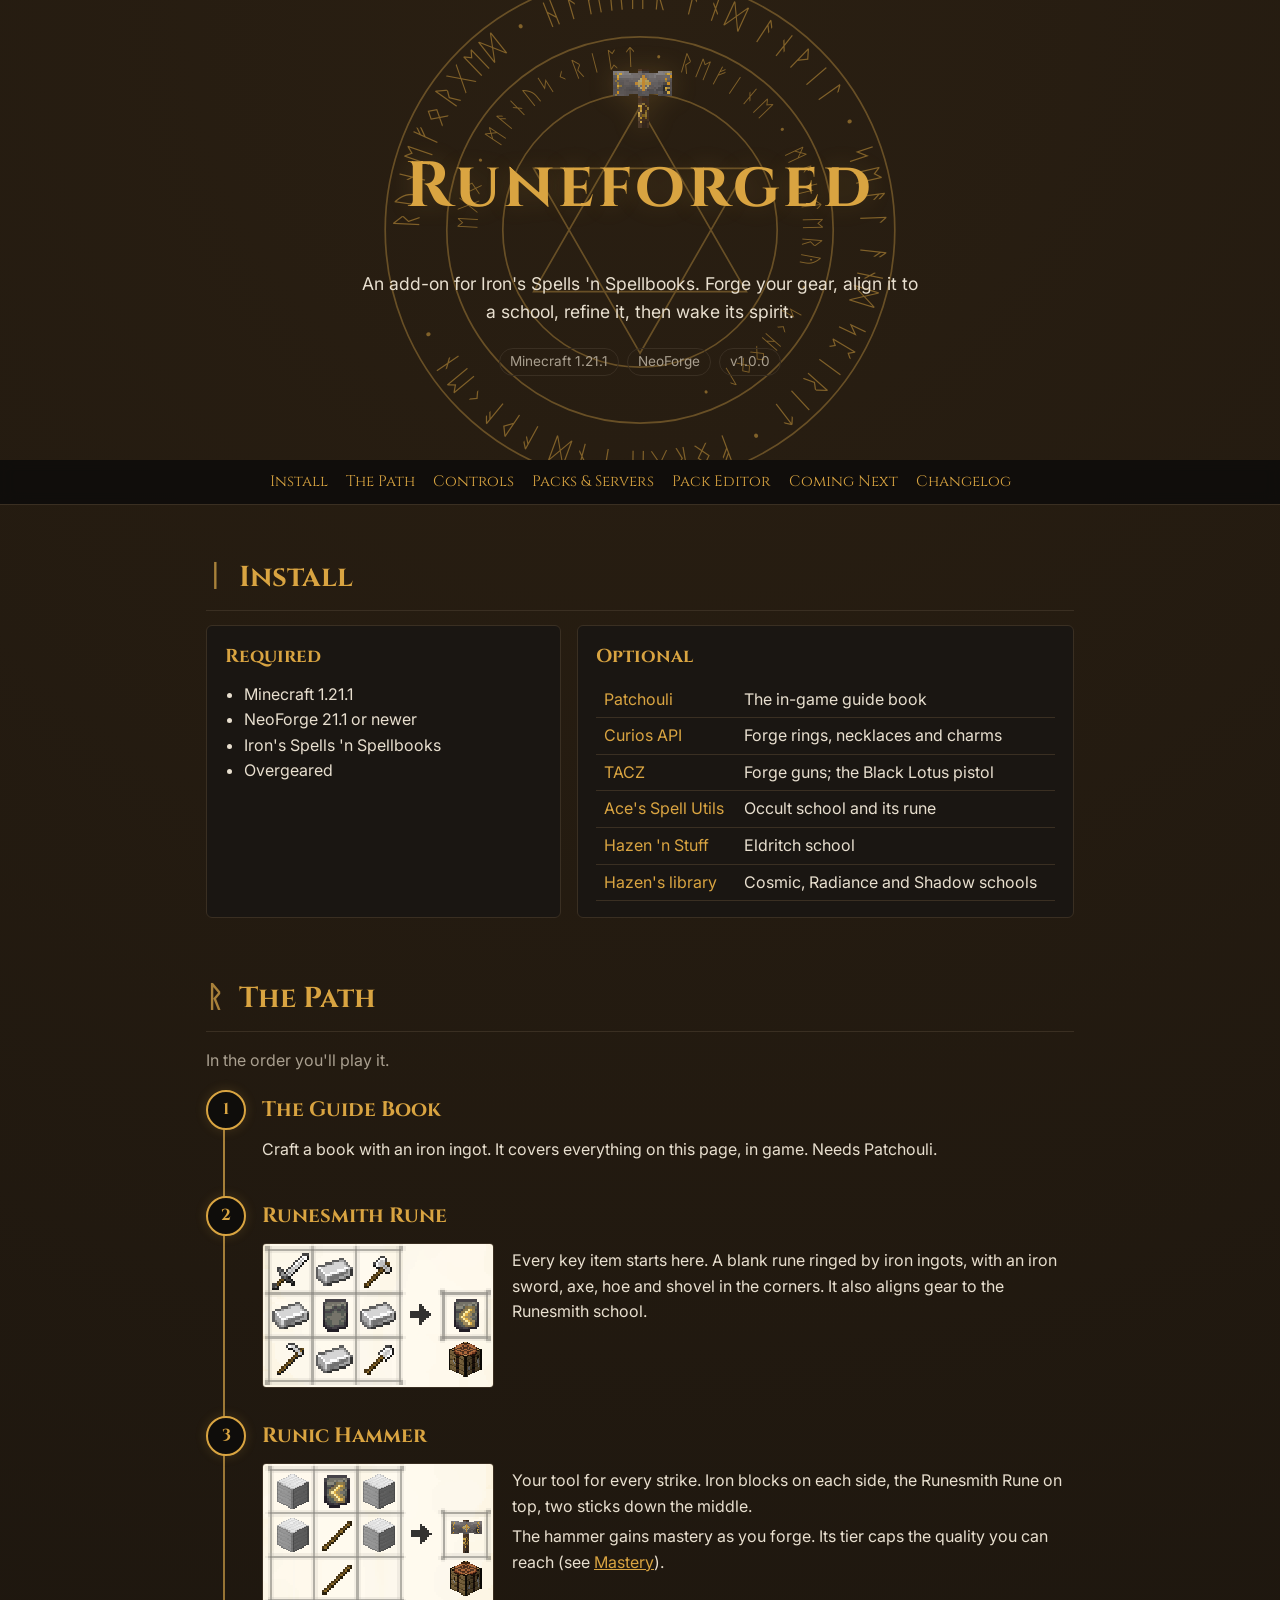
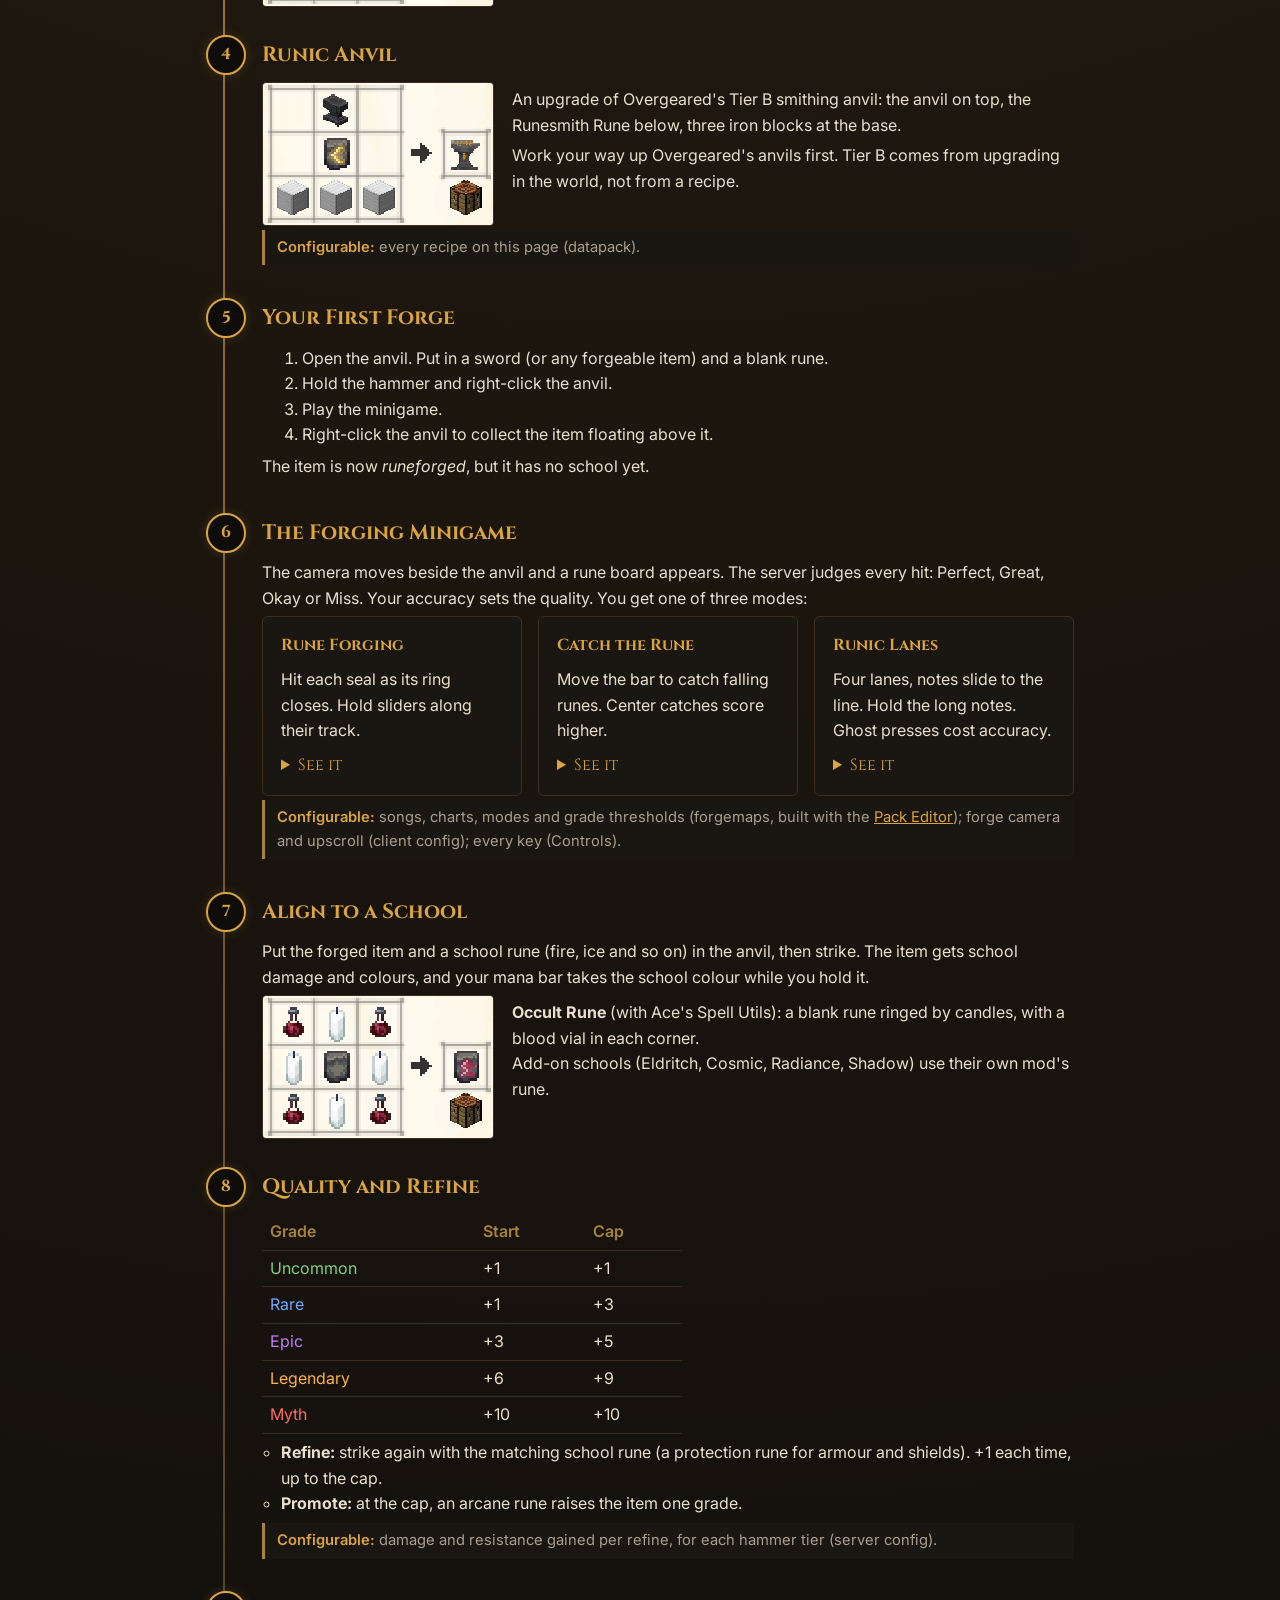
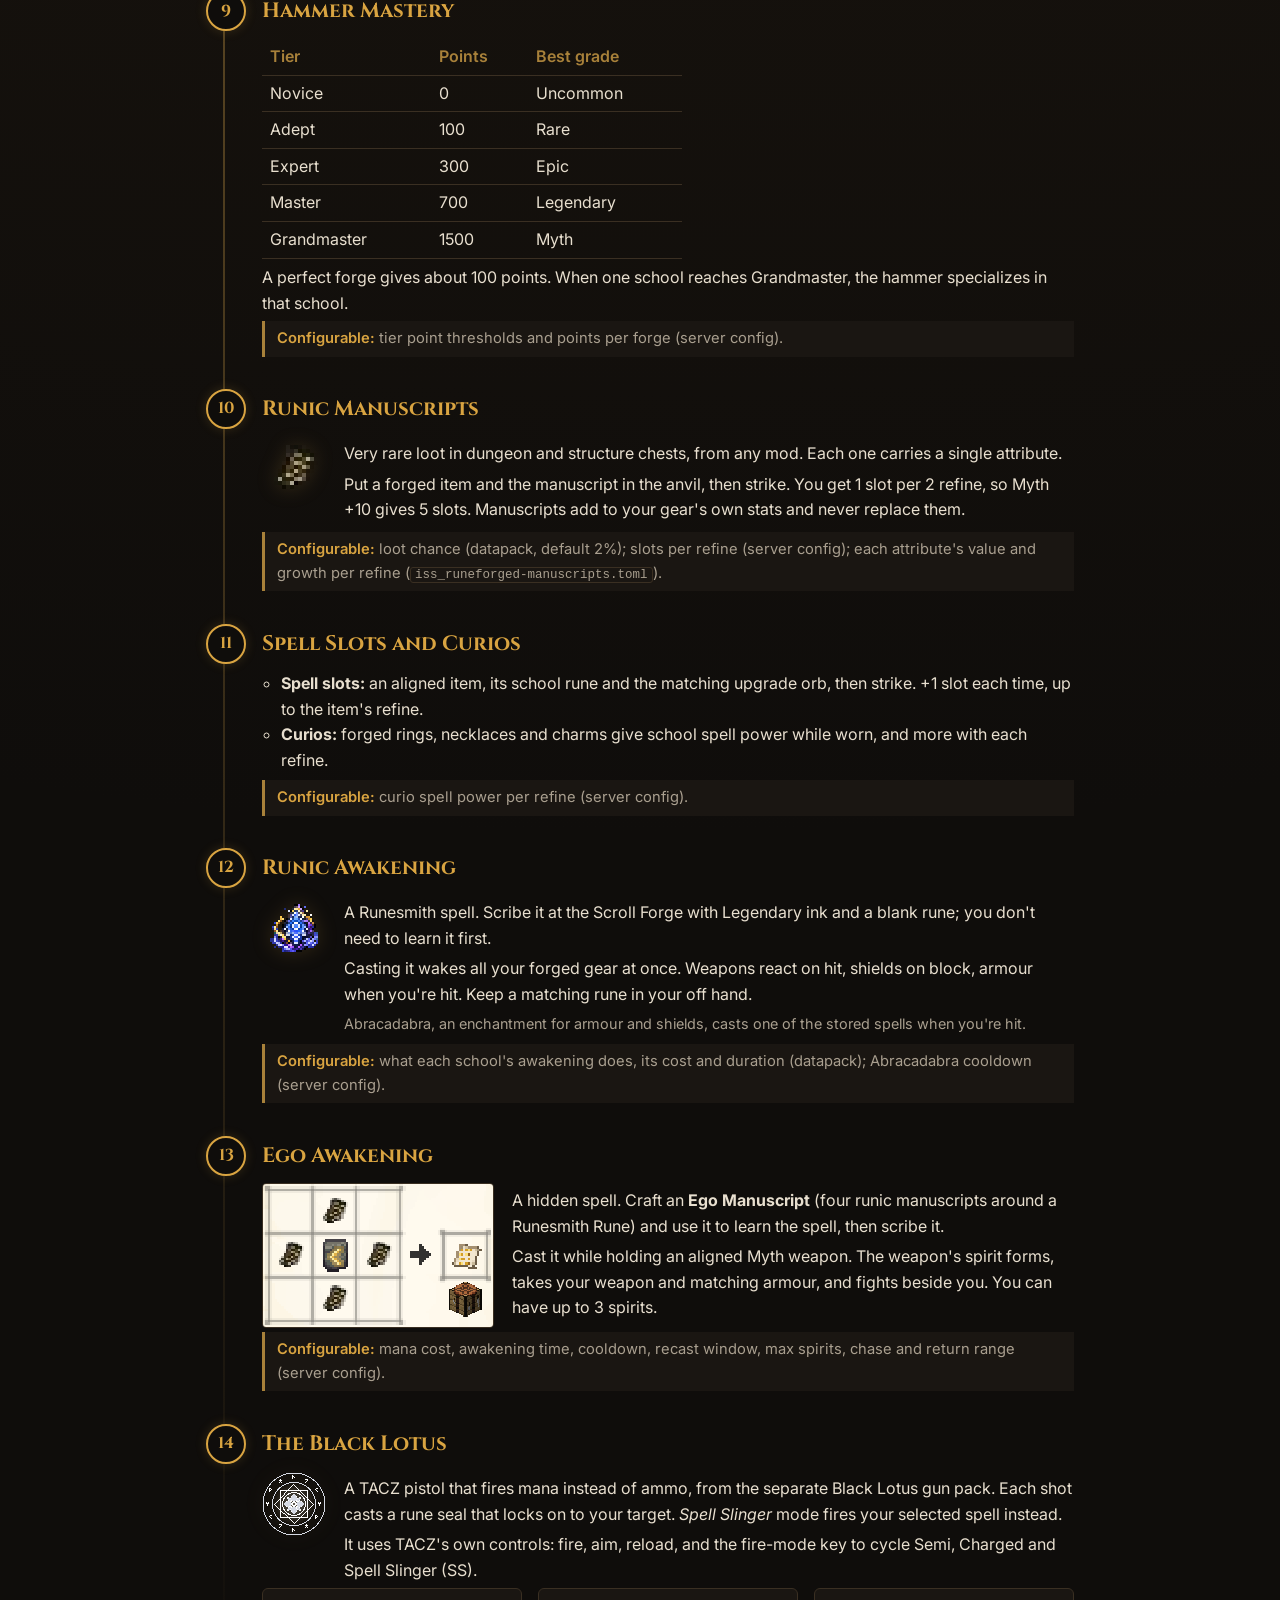
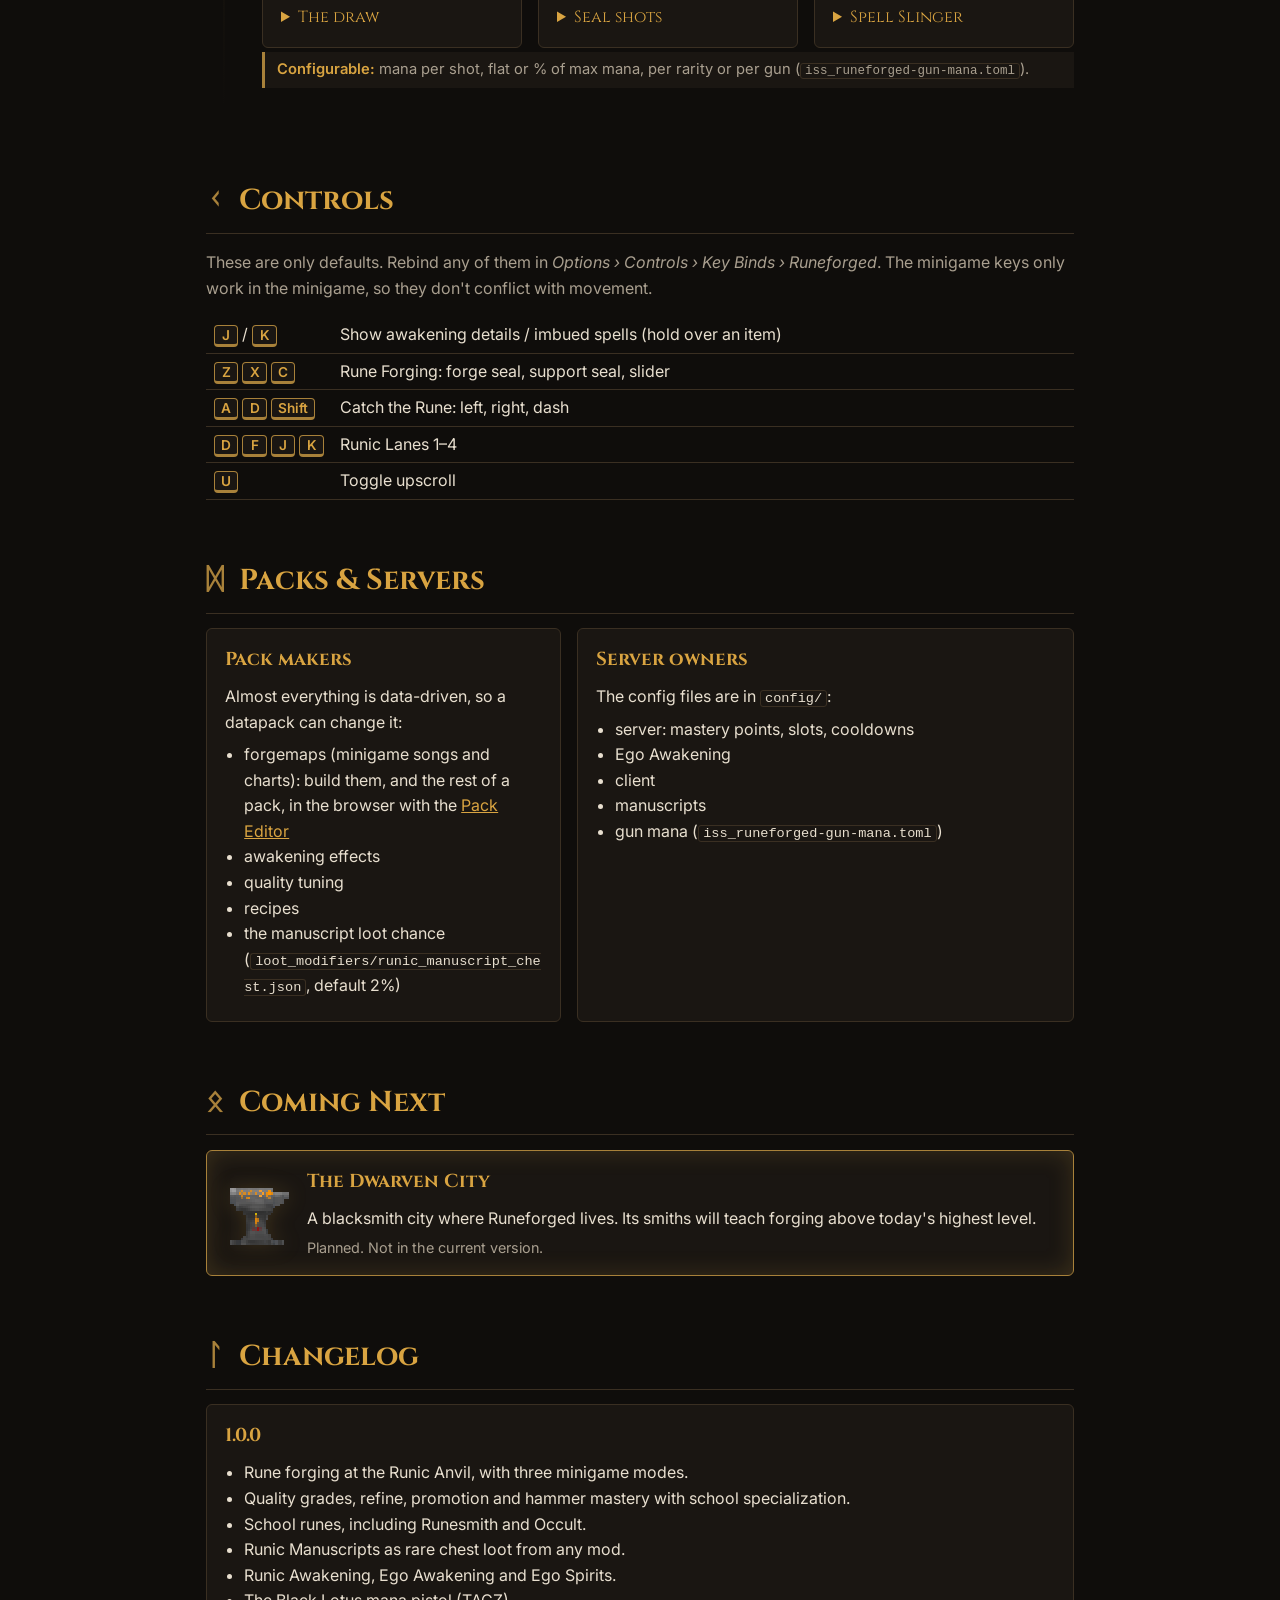
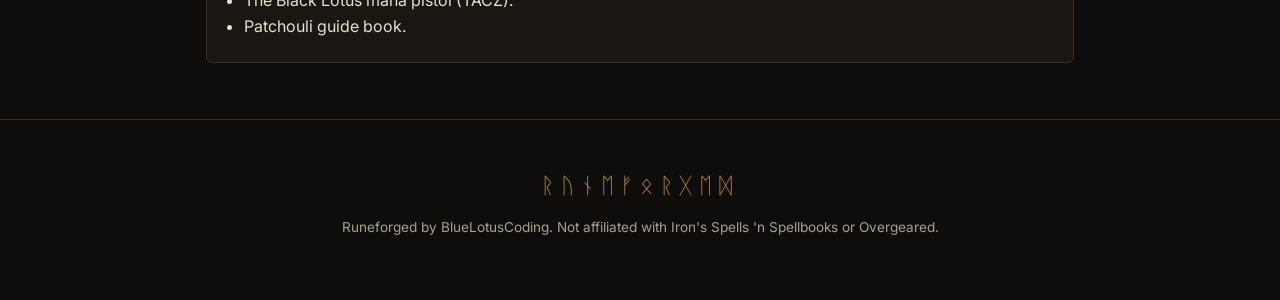
==== index.html @ dcd1380d "Runeforged wiki site and Pack Editor" ====
<!doctype html>
<html lang="en">
<head>
<meta charset="utf-8">
<meta name="viewport" content="width=device-width, initial-scale=1">
<title>Runeforged Wiki</title>
<meta name="description" content="Runeforged, an Iron's Spells 'n Spellbooks add-on: forge, align, refine and awaken your gear.">
<link rel="icon" href="img/runesmith_rune.png">
<link rel="preconnect" href="https://fonts.googleapis.com">
<link href="https://fonts.googleapis.com/css2?family=Cinzel:wght@500;700&family=Inter:wght@400;600&display=swap" rel="stylesheet">
<link rel="stylesheet" href="style.css">
</head>
<body>
<header class="hero">
  <svg class="circle" viewBox="0 0 400 400" aria-hidden="true">
    <defs><path id="ring" d="M200,200 m-160,0 a160,160 0 1,1 320,0 a160,160 0 1,1 -320,0"/>
    <path id="ring2" d="M200,200 m-118,0 a118,118 0 1,1 236,0 a118,118 0 1,1 -236,0"/></defs>
    <circle cx="200" cy="200" r="182"/><circle cx="200" cy="200" r="138"/><circle cx="200" cy="200" r="98"/>
    <text><textPath href="#ring">ᚱᚢᚾᛖᚠᛟᚱᚷᛖᛞ ᛫ ᚺᚨᛗᛗᛖᚱ ᚨᚾᛞ ᚨᚾᚹᛁᛚ ᛫ ᛋᛖᚨᛚ ᚨᚾᛞ ᛋᛈᛁᚱᛁᛏ ᛫ ᚠᛟᚱᚷᛖ ᚨᚾᛞ ᚨᚹᚨᚲᛖᚾ ᛫</textPath></text>
    <text class="inner"><textPath href="#ring2">ᛖᚷᛟ ᛫ ᛗᚨᚾᚢᛋᚲᚱᛁᛈᛏ ᛫ ᚱᛖᚠᛁᚾᛖ ᛫ ᛗᚨᛋᛏᛖᚱᚤ ᛫ ᛋᚲᚺᛟᛟᛚ ᛫</textPath></text>
    <polygon points="200,112 276,244 124,244"/><polygon points="200,288 124,156 276,156"/>
  </svg>
  <div class="hero-text">
    <img class="hero-icon" src="img/runic_hammer.png" alt="">
    <h1>Runeforged</h1>
    <p class="tag">An add-on for Iron's Spells 'n Spellbooks. Forge your gear, align it to a school, refine it, then wake its spirit.</p>
    <p class="badges"><span>Minecraft 1.21.1</span><span>NeoForge</span><span>v1.0.0</span></p>
  </div>
</header>

<nav class="toc" aria-label="Contents">
  <a href="#install">Install</a>
  <a href="#path">The Path</a>
  <a href="#controls">Controls</a>
  <a href="#packs">Packs &amp; Servers</a>
  <a href="editor/">Pack Editor</a>
  <a href="#future">Coming Next</a>
  <a href="#changelog">Changelog</a>
</nav>

<main>

<section id="install">
  <h2><span class="r">ᛁ</span> Install</h2>
  <div class="cols">
    <div class="card">
      <h3>Required</h3>
      <ul>
        <li>Minecraft 1.21.1</li>
        <li>NeoForge 21.1 or newer</li>
        <li>Iron's Spells 'n Spellbooks</li>
        <li>Overgeared</li>
      </ul>
    </div>
    <div class="card">
      <h3>Optional</h3>
      <table>
        <tr><td>Patchouli</td><td>The in-game guide book</td></tr>
        <tr><td>Curios API</td><td>Forge rings, necklaces and charms</td></tr>
        <tr><td>TACZ</td><td>Forge guns; the Black Lotus pistol</td></tr>
        <tr><td>Ace's Spell Utils</td><td>Occult school and its rune</td></tr>
        <tr><td>Hazen 'n Stuff</td><td>Eldritch school</td></tr>
        <tr><td>Hazen's library</td><td>Cosmic, Radiance and Shadow schools</td></tr>
      </table>
    </div>
  </div>
</section>

<section id="path">
  <h2><span class="r">ᚱ</span> The Path</h2>
  <p class="lead">In the order you'll play it.</p>

  <ol class="steps">

  <li id="guide">
    <h3>The Guide Book</h3>
    <p>Craft a book with an iron ingot. It covers everything on this page, in game. Needs Patchouli.</p>
  </li>

  <li id="runesmith-rune">
    <h3>Runesmith Rune</h3>
    <div class="row">
      <img class="recipe" src="img/recipe_runesmith_rune.png" alt="Runesmith Rune recipe">
      <p>Every key item starts here. A blank rune ringed by iron ingots, with an iron sword, axe, hoe and shovel in the corners. It also aligns gear to the Runesmith school.</p>
    </div>
  </li>

  <li id="hammer">
    <h3>Runic Hammer</h3>
    <div class="row">
      <img class="recipe" src="img/recipe_runic_hammer.png" alt="Runic Hammer recipe">
      <div>
        <p>Your tool for every strike. Iron blocks on each side, the Runesmith Rune on top, two sticks down the middle.</p>
        <p>The hammer gains mastery as you forge. Its tier caps the quality you can reach (see <a href="#mastery">Mastery</a>).</p>
      </div>
    </div>
  </li>

  <li id="anvil">
    <h3>Runic Anvil</h3>
    <div class="row">
      <img class="recipe" src="img/recipe_runic_anvil.png" alt="Runic Anvil recipe">
      <div>
        <p>An upgrade of Overgeared's Tier B smithing anvil: the anvil on top, the Runesmith Rune below, three iron blocks at the base.</p>
        <p>Work your way up Overgeared's anvils first. Tier B comes from upgrading in the world, not from a recipe.</p>
      </div>
    </div>
    <p class="cfg"><b>Configurable:</b> every recipe on this page (datapack).</p>
  </li>

  <li id="first-forge">
    <h3>Your First Forge</h3>
    <ol class="sub">
      <li>Open the anvil. Put in a sword (or any forgeable item) and a blank rune.</li>
      <li>Hold the hammer and right-click the anvil.</li>
      <li>Play the minigame.</li>
      <li>Right-click the anvil to collect the item floating above it.</li>
    </ol>
    <p>The item is now <em>runeforged</em>, but it has no school yet.</p>
  </li>

  <li id="minigame">
    <h3>The Forging Minigame</h3>
    <p>The camera moves beside the anvil and a rune board appears. The server judges every hit: Perfect, Great, Okay or Miss. Your accuracy sets the quality. You get one of three modes:</p>
    <div class="cols three">
      <div class="card"><h4>Rune Forging</h4><p>Hit each seal as its ring closes. Hold sliders along their track.</p>
        <details><summary>See it</summary><img loading="lazy" src="img/mode_rune_forging.gif" alt="Rune Forging in game"></details></div>
      <div class="card"><h4>Catch the Rune</h4><p>Move the bar to catch falling runes. Center catches score higher.</p>
        <details><summary>See it</summary><img loading="lazy" src="img/mode_catch.gif" alt="Catch the Rune in game"></details></div>
      <div class="card"><h4>Runic Lanes</h4><p>Four lanes, notes slide to the line. Hold the long notes. Ghost presses cost accuracy.</p>
        <details><summary>See it</summary><img loading="lazy" src="img/mode_lanes.gif" alt="Runic Lanes in game"></details></div>
    </div>
    <p class="cfg"><b>Configurable:</b> songs, charts, modes and grade thresholds (forgemaps, built with the <a href="editor/">Pack Editor</a>); forge camera and upscroll (client config); every key (Controls).</p>
  </li>

  <li id="schools">
    <h3>Align to a School</h3>
    <p>Put the forged item and a school rune (fire, ice and so on) in the anvil, then strike. The item gets school damage and colours, and your mana bar takes the school colour while you hold it.</p>
    <div class="row">
      <img class="recipe" src="img/recipe_ritual_rune.png" alt="Occult Rune recipe">
      <p><strong>Occult Rune</strong> (with Ace's Spell Utils): a blank rune ringed by candles, with a blood vial in each corner.<br>Add-on schools (Eldritch, Cosmic, Radiance, Shadow) use their own mod's rune.</p>
    </div>
  </li>

  <li id="quality">
    <h3>Quality and Refine</h3>
    <table class="grades">
      <tr><th>Grade</th><th>Start</th><th>Cap</th></tr>
      <tr><td class="q-unc">Uncommon</td><td>+1</td><td>+1</td></tr>
      <tr><td class="q-rare">Rare</td><td>+1</td><td>+3</td></tr>
      <tr><td class="q-epic">Epic</td><td>+3</td><td>+5</td></tr>
      <tr><td class="q-leg">Legendary</td><td>+6</td><td>+9</td></tr>
      <tr><td class="q-myth">Myth</td><td>+10</td><td>+10</td></tr>
    </table>
    <ul>
      <li><strong>Refine:</strong> strike again with the matching school rune (a protection rune for armour and shields). +1 each time, up to the cap.</li>
      <li><strong>Promote:</strong> at the cap, an arcane rune raises the item one grade.</li>
    </ul>
    <p class="cfg"><b>Configurable:</b> damage and resistance gained per refine, for each hammer tier (server config).</p>
  </li>

  <li id="mastery">
    <h3>Hammer Mastery</h3>
    <table class="grades">
      <tr><th>Tier</th><th>Points</th><th>Best grade</th></tr>
      <tr><td>Novice</td><td>0</td><td>Uncommon</td></tr>
      <tr><td>Adept</td><td>100</td><td>Rare</td></tr>
      <tr><td>Expert</td><td>300</td><td>Epic</td></tr>
      <tr><td>Master</td><td>700</td><td>Legendary</td></tr>
      <tr><td>Grandmaster</td><td>1500</td><td>Myth</td></tr>
    </table>
    <p>A perfect forge gives about 100 points. When one school reaches Grandmaster, the hammer specializes in that school.</p>
    <p class="cfg"><b>Configurable:</b> tier point thresholds and points per forge (server config).</p>
  </li>

  <li id="manuscripts">
    <h3>Runic Manuscripts</h3>
    <div class="row">
      <img class="icon" src="img/runic_manuscript.png" alt="">
      <div>
        <p>Very rare loot in dungeon and structure chests, from any mod. Each one carries a single attribute.</p>
        <p>Put a forged item and the manuscript in the anvil, then strike. You get 1 slot per 2 refine, so Myth +10 gives 5 slots. Manuscripts add to your gear's own stats and never replace them.</p>
      </div>
    </div>
    <p class="cfg"><b>Configurable:</b> loot chance (datapack, default 2%); slots per refine (server config); each attribute's value and growth per refine (<code>iss_runeforged-manuscripts.toml</code>).</p>
  </li>

  <li id="slots">
    <h3>Spell Slots and Curios</h3>
    <ul>
      <li><strong>Spell slots:</strong> an aligned item, its school rune and the matching upgrade orb, then strike. +1 slot each time, up to the item's refine.</li>
      <li><strong>Curios:</strong> forged rings, necklaces and charms give school spell power while worn, and more with each refine.</li>
    </ul>
    <p class="cfg"><b>Configurable:</b> curio spell power per refine (server config).</p>
  </li>

  <li id="awakening">
    <h3>Runic Awakening</h3>
    <div class="row">
      <img class="icon" src="img/runic_awakening.png" alt="">
      <div>
        <p>A Runesmith spell. Scribe it at the Scroll Forge with Legendary ink and a blank rune; you don't need to learn it first.</p>
        <p>Casting it wakes all your forged gear at once. Weapons react on hit, shields on block, armour when you're hit. Keep a matching rune in your off hand.</p>
        <p class="note">Abracadabra, an enchantment for armour and shields, casts one of the stored spells when you're hit.</p>
      </div>
    </div>
    <p class="cfg"><b>Configurable:</b> what each school's awakening does, its cost and duration (datapack); Abracadabra cooldown (server config).</p>
  </li>

  <li id="ego">
    <h3>Ego Awakening</h3>
    <div class="row">
      <img class="recipe" src="img/recipe_ego_manuscript.png" alt="Ego Manuscript recipe">
      <div>
        <p>A hidden spell. Craft an <strong>Ego Manuscript</strong> (four runic manuscripts around a Runesmith Rune) and use it to learn the spell, then scribe it.</p>
        <p>Cast it while holding an aligned Myth weapon. The weapon's spirit forms, takes your weapon and matching armour, and fights beside you. You can have up to 3 spirits.</p>
      </div>
    </div>
    <p class="cfg"><b>Configurable:</b> mana cost, awakening time, cooldown, recast window, max spirits, chase and return range (server config).</p>
  </li>

  <li id="black-lotus">
    <h3>The Black Lotus</h3>
    <div class="row">
      <img class="icon" src="img/mana_seal.png" alt="">
      <div>
        <p>A TACZ pistol that fires mana instead of ammo, from the separate Black Lotus gun pack. Each shot casts a rune seal that locks on to your target. <em>Spell Slinger</em> mode fires your selected spell instead.</p>
        <p>It uses TACZ's own controls: fire, aim, reload, and the fire-mode key to cycle Semi, Charged and Spell Slinger (SS).</p>
      </div>
    </div>
    <div class="cols three">
      <details class="card"><summary>The draw</summary><img loading="lazy" src="img/lotus_draw.gif" alt="Drawing the Black Lotus from a rune seal"></details>
      <details class="card"><summary>Seal shots</summary><img loading="lazy" src="img/lotus_seal_shot.gif" alt="Black Lotus seal shots"></details>
      <details class="card"><summary>Spell Slinger</summary><img loading="lazy" src="img/lotus_spell_slinger.gif" alt="Spell Slinger casting fireballs"></details>
    </div>
    <p class="cfg"><b>Configurable:</b> mana per shot, flat or % of max mana, per rarity or per gun (<code>iss_runeforged-gun-mana.toml</code>).</p>
  </li>

  </ol>
</section>

<section id="controls">
  <h2><span class="r">ᚲ</span> Controls</h2>
  <p class="lead">These are only defaults. Rebind any of them in <em>Options › Controls › Key Binds › Runeforged</em>. The minigame keys only work in the minigame, so they don't conflict with movement.</p>
  <table class="keys">
    <tr><td><kbd>J</kbd> / <kbd>K</kbd></td><td>Show awakening details / imbued spells (hold over an item)</td></tr>
    <tr><td><kbd>Z</kbd> <kbd>X</kbd> <kbd>C</kbd></td><td>Rune Forging: forge seal, support seal, slider</td></tr>
    <tr><td><kbd>A</kbd> <kbd>D</kbd> <kbd>Shift</kbd></td><td>Catch the Rune: left, right, dash</td></tr>
    <tr><td><kbd>D</kbd> <kbd>F</kbd> <kbd>J</kbd> <kbd>K</kbd></td><td>Runic Lanes 1–4</td></tr>
    <tr><td><kbd>U</kbd></td><td>Toggle upscroll</td></tr>
  </table>
</section>

<section id="packs">
  <h2><span class="r">ᛞ</span> Packs &amp; Servers</h2>
  <div class="cols">
    <div class="card">
      <h3>Pack makers</h3>
      <p>Almost everything is data-driven, so a datapack can change it:</p>
      <ul><li>forgemaps (minigame songs and charts): build them, and the rest of a pack, in the browser with the <a href="editor/">Pack Editor</a></li><li>awakening effects</li><li>quality tuning</li><li>recipes</li><li>the manuscript loot chance (<code>loot_modifiers/runic_manuscript_chest.json</code>, default 2%)</li></ul>
    </div>
    <div class="card">
      <h3>Server owners</h3>
      <p>The config files are in <code>config/</code>:</p>
      <ul><li>server: mastery points, slots, cooldowns</li><li>Ego Awakening</li><li>client</li><li>manuscripts</li><li>gun mana (<code>iss_runeforged-gun-mana.toml</code>)</li></ul>
    </div>
  </div>
</section>

<section id="future">
  <h2><span class="r">ᛟ</span> Coming Next</h2>
  <div class="card future">
    <img class="icon" src="img/runic_anvil.png" alt="">
    <div>
      <h3>The Dwarven City</h3>
      <p>A blacksmith city where Runeforged lives. Its smiths will teach forging above today's highest level.</p>
      <p class="note">Planned. Not in the current version.</p>
    </div>
  </div>
</section>

<section id="changelog">
  <h2><span class="r">ᛚ</span> Changelog</h2>
  <div class="card">
    <h3>1.0.0</h3>
    <ul>
      <li>Rune forging at the Runic Anvil, with three minigame modes.</li>
      <li>Quality grades, refine, promotion and hammer mastery with school specialization.</li>
      <li>School runes, including Runesmith and Occult.</li>
      <li>Runic Manuscripts as rare chest loot from any mod.</li>
      <li>Runic Awakening, Ego Awakening and Ego Spirits.</li>
      <li>The Black Lotus mana pistol (TACZ).</li>
      <li>Patchouli guide book.</li>
    </ul>
  </div>
</section>

</main>
<footer>
  <span class="r">ᚱᚢᚾᛖᚠᛟᚱᚷᛖᛞ</span>
  <p>Runeforged by BlueLotusCoding. Not affiliated with Iron's Spells 'n Spellbooks or Overgeared.</p>
</footer>
</body>
</html>
---- style.css ----
:root {
  --bg: #0f0d0b;
  --panel: #1a1612;
  --line: #3a2f22;
  --gold: #d9a441;
  --gold-soft: #a8813a;
  --text: #e8dfcf;
  --muted: #a99f8f;
  --glow: rgba(217, 164, 65, .18);
}
* { box-sizing: border-box; }
html { scroll-behavior: smooth; }
body {
  margin: 0; background: var(--bg); color: var(--text);
  font: 16px/1.6 Inter, system-ui, sans-serif;
  background-image: radial-gradient(circle at 50% 0, #2a1f12 0, transparent 60%);
}
a { color: var(--gold); }
img { image-rendering: pixelated; }
h1, h2, h3, h4 { font-family: Cinzel, serif; color: var(--gold); margin: 0 0 .5em; }
.r { font-family: "Segoe UI Historic", "Noto Sans Runic", serif; color: var(--gold-soft); }

.hero { position: relative; display: grid; place-items: center; min-height: 460px; overflow: hidden; padding: 40px 16px; }
.circle { position: absolute; width: min(560px, 120vw); opacity: .5; animation: spin 120s linear infinite; }
.circle circle, .circle polygon { fill: none; stroke: var(--gold-soft); stroke-width: 1.2; }
.circle text { fill: var(--gold); font-size: 21px; letter-spacing: 3px; font-family: "Segoe UI Historic", "Noto Sans Runic", serif; }
.circle text.inner { font-size: 16px; }
@keyframes spin { to { transform: rotate(360deg); } }
@media (prefers-reduced-motion: reduce) { .circle { animation: none; } }
.hero-text { position: relative; text-align: center; max-width: 560px; }
.hero-icon { width: 64px; height: 64px; filter: drop-shadow(0 0 12px var(--glow)); }
.hero h1 { font-size: clamp(2.4rem, 8vw, 4rem); letter-spacing: .06em; text-shadow: 0 0 24px var(--glow); }
.tag { color: var(--text); font-size: 1.1rem; }
.badges span { display: inline-block; margin: 4px; padding: 2px 10px; border: 1px solid var(--line); border-radius: 99px; color: var(--muted); font-size: .85rem; }

.toc { position: sticky; top: 0; z-index: 5; display: flex; flex-wrap: wrap; justify-content: center; gap: 4px 18px;
  padding: 10px 16px; background: rgba(15, 13, 11, .92); border-bottom: 1px solid var(--line); backdrop-filter: blur(6px); }
.toc a { text-decoration: none; font-family: Cinzel, serif; font-size: .95rem; }
.toc a:hover { text-shadow: 0 0 10px var(--gold); }

main { max-width: 900px; margin: 0 auto; padding: 0 16px; }
section { padding: 48px 0 8px; scroll-margin-top: 48px; }
h2 { font-size: 1.8rem; border-bottom: 1px solid var(--line); padding-bottom: .3em; }
h2 .r { margin-right: .3em; }
.lead { color: var(--muted); }
.note { color: var(--muted); font-size: .9rem; }

.card { background: var(--panel); border: 1px solid var(--line); border-radius: 6px; padding: 16px 18px; }
.cols { display: grid; grid-template-columns: 1fr 1.4fr; gap: 16px; }
.cols.three { grid-template-columns: repeat(3, 1fr); }
.card p { margin: .3em 0 0; }
ul { padding-left: 1.2em; margin: .4em 0; }
table { border-collapse: collapse; width: 100%; }
td, th { padding: 5px 8px; border-bottom: 1px solid var(--line); text-align: left; vertical-align: top; }
th { color: var(--gold-soft); font-weight: 600; }
.card td:first-child { color: var(--gold); white-space: nowrap; }

.steps { list-style: none; counter-reset: step; padding: 0; margin: 0; position: relative; }
.steps::before { content: ""; position: absolute; left: 17px; top: 8px; bottom: 8px; width: 2px; background: linear-gradient(var(--gold-soft), transparent); }
.steps > li { counter-increment: step; position: relative; padding: 0 0 28px 56px; scroll-margin-top: 56px; }
.steps > li::before { content: counter(step); position: absolute; left: 0; top: 0; width: 36px; height: 36px; display: grid; place-items: center;
  border: 2px solid var(--gold); border-radius: 50%; background: var(--bg); color: var(--gold); font-family: Cinzel, serif; font-weight: 700; box-shadow: 0 0 12px var(--glow); }
.steps h3 { font-size: 1.3rem; padding-top: 4px; }
.steps p { margin: .3em 0; }
.sub { margin: .4em 0; }
.row { display: flex; gap: 18px; align-items: flex-start; }
.recipe { width: 232px; flex: none; border: 1px solid var(--line); border-radius: 4px; background: #f4ecd8; }
.icon { width: 64px; height: 64px; flex: none; filter: drop-shadow(0 0 10px var(--glow)); }
.grades { max-width: 420px; margin: .4em 0; }
.q-unc { color: #7fd37f; } .q-rare { color: #6fa8ff; } .q-epic { color: #c07dff; } .q-leg { color: #ffb347; } .q-myth { color: #ff6b6b; }
.keys td:first-child { white-space: nowrap; width: 1%; }
kbd { display: inline-block; min-width: 1.8em; padding: 1px 6px; border: 1px solid var(--gold-soft); border-bottom-width: 3px; border-radius: 4px;
  background: var(--panel); color: var(--gold); font: 600 .85rem Inter, sans-serif; text-align: center; }
code { background: var(--panel); border: 1px solid var(--line); border-radius: 3px; padding: 0 4px; font-size: .85em; overflow-wrap: anywhere; }
.cfg { margin: .6em 0 0; padding: 6px 12px; border-left: 3px solid var(--gold-soft); background: var(--panel); color: var(--muted); font-size: .92rem; }
.cfg b { color: var(--gold); font-weight: 600; }
details { margin-top: .6em; }
details summary { cursor: pointer; color: var(--gold); font-family: Cinzel, serif; }
details summary:hover { text-shadow: 0 0 8px var(--gold); }
details img { display: block; width: 100%; margin-top: 8px; border: 1px solid var(--line); border-radius: 4px; image-rendering: auto; }
details.card { margin-top: 0; }
.future { display: flex; gap: 18px; align-items: center; border-color: var(--gold-soft); box-shadow: 0 0 24px var(--glow) inset; }

footer { text-align: center; padding: 48px 16px; color: var(--muted); font-size: .85rem; border-top: 1px solid var(--line); margin-top: 48px; }
footer .r { font-size: 1.4rem; letter-spacing: .3em; }

@media (max-width: 680px) {
  .cols, .cols.three { grid-template-columns: 1fr; }
  .row { flex-direction: column; }
  .recipe { width: 100%; max-width: 280px; }
  .steps > li { padding-left: 48px; }
}
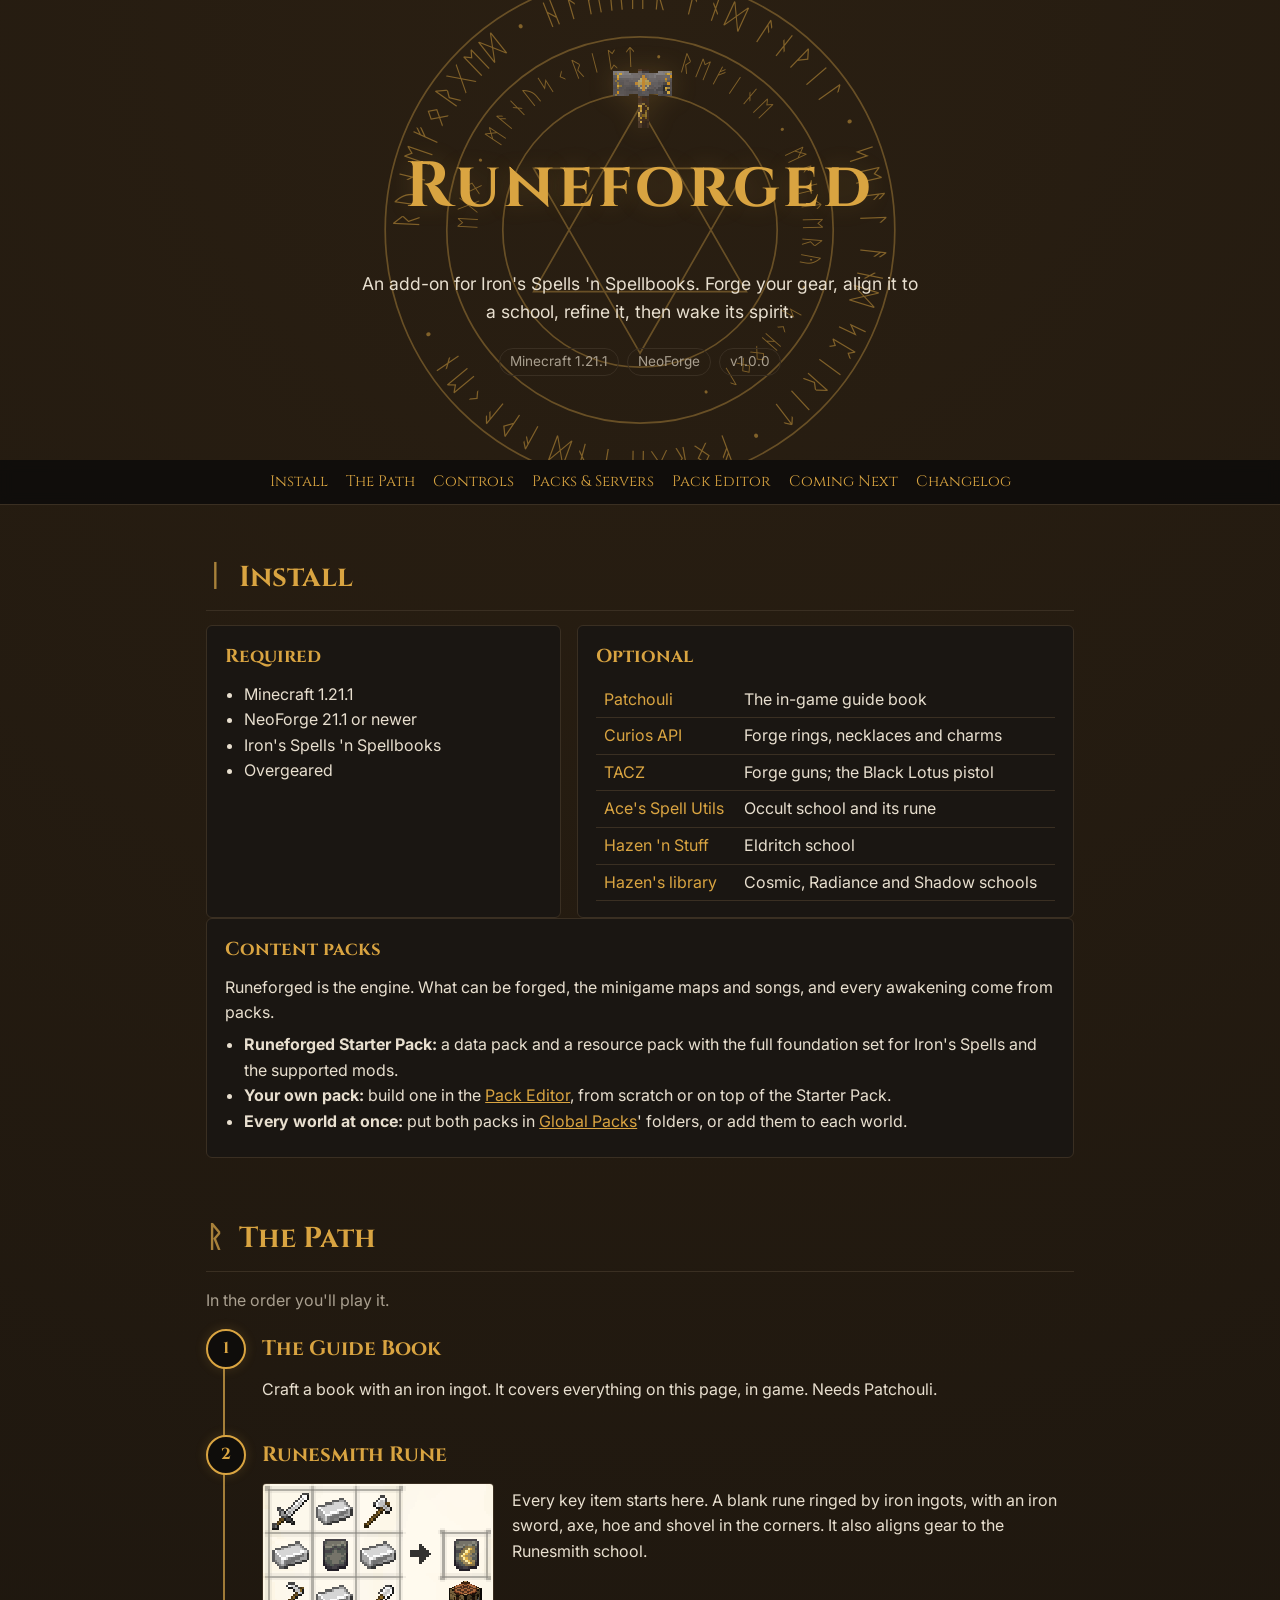
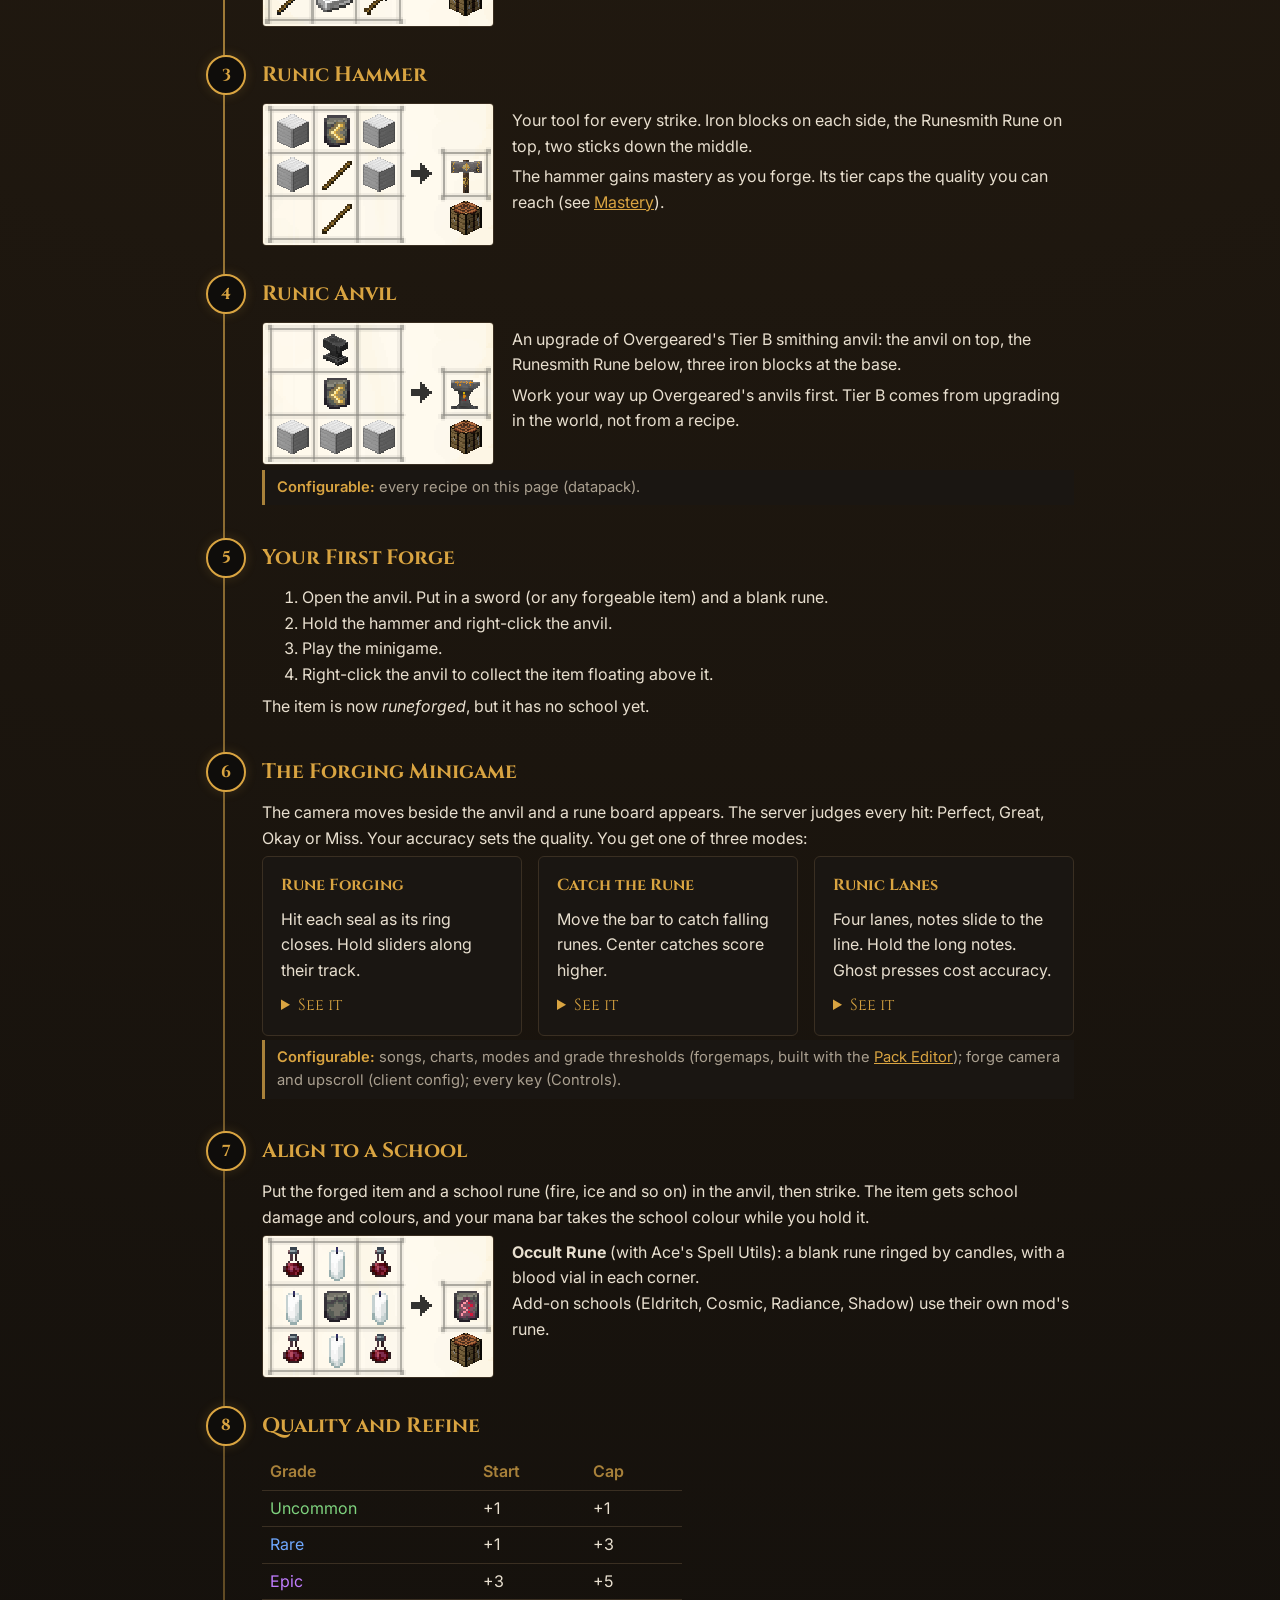
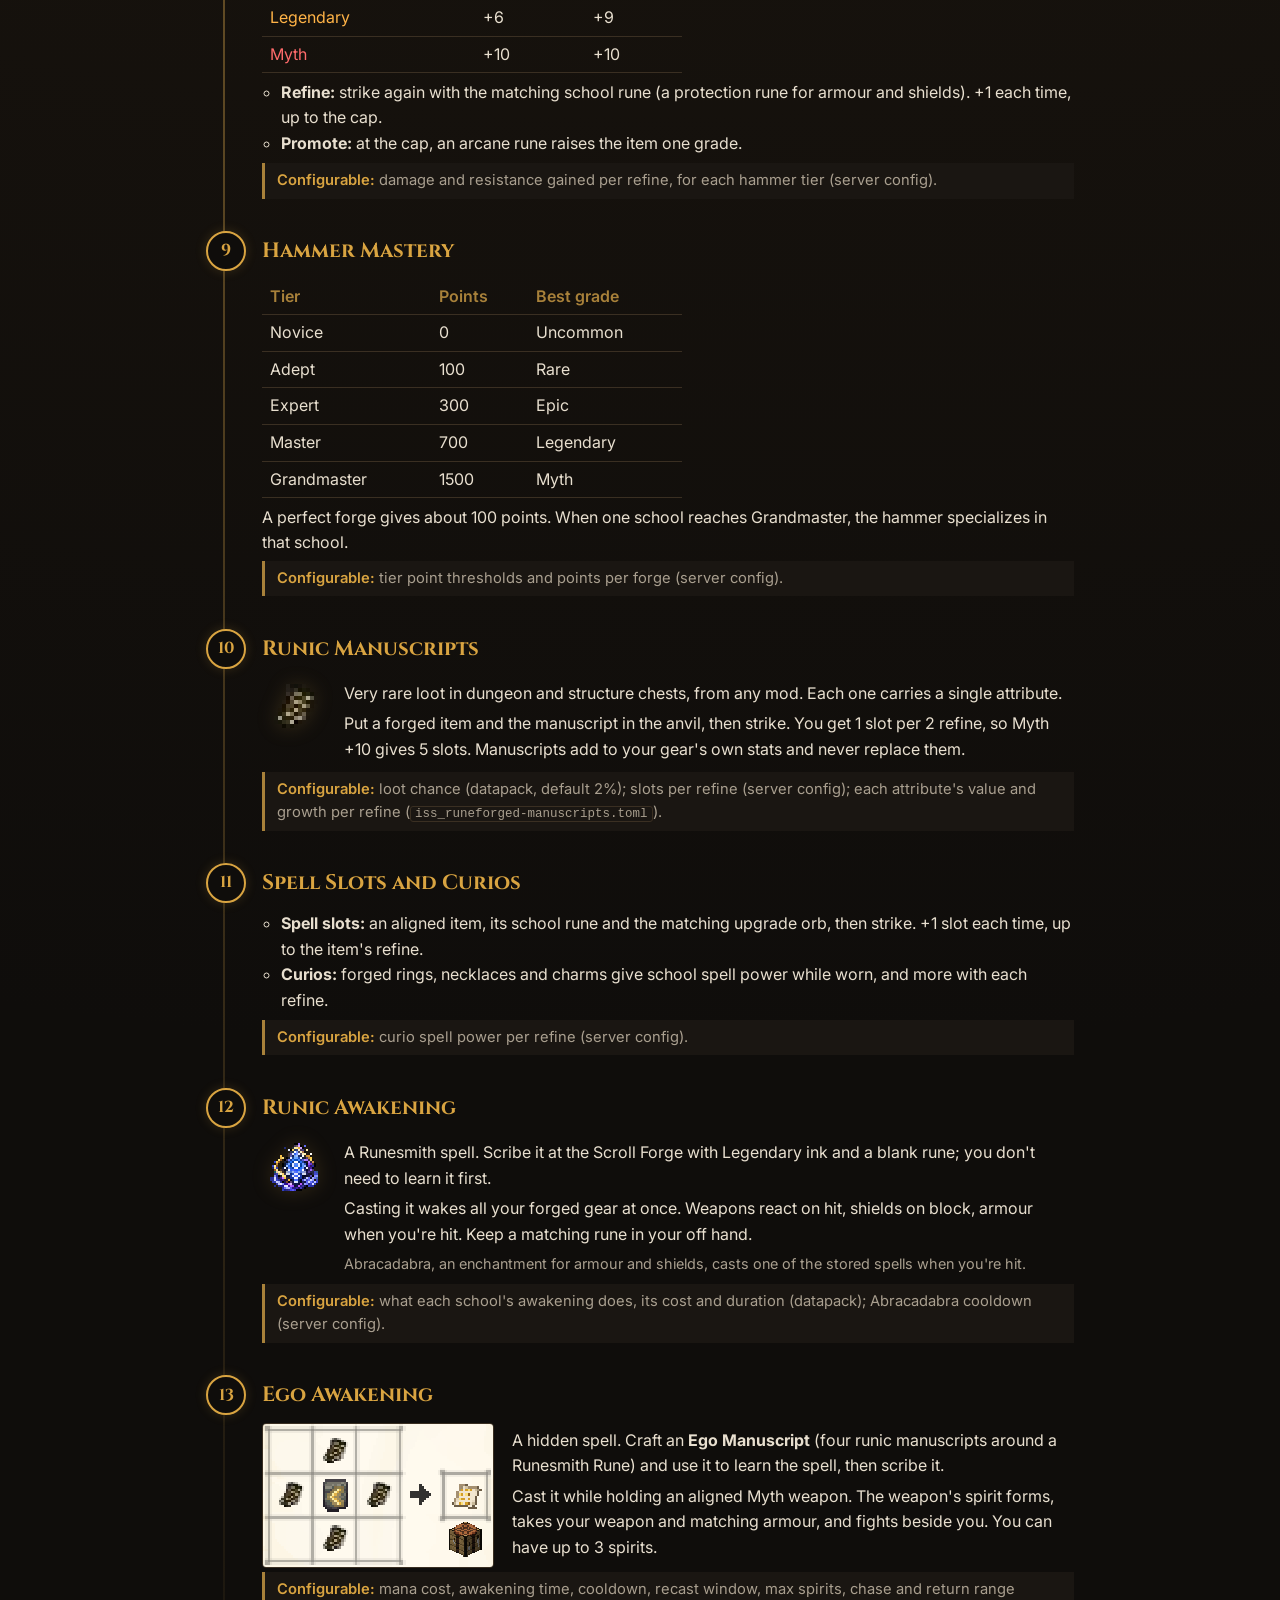
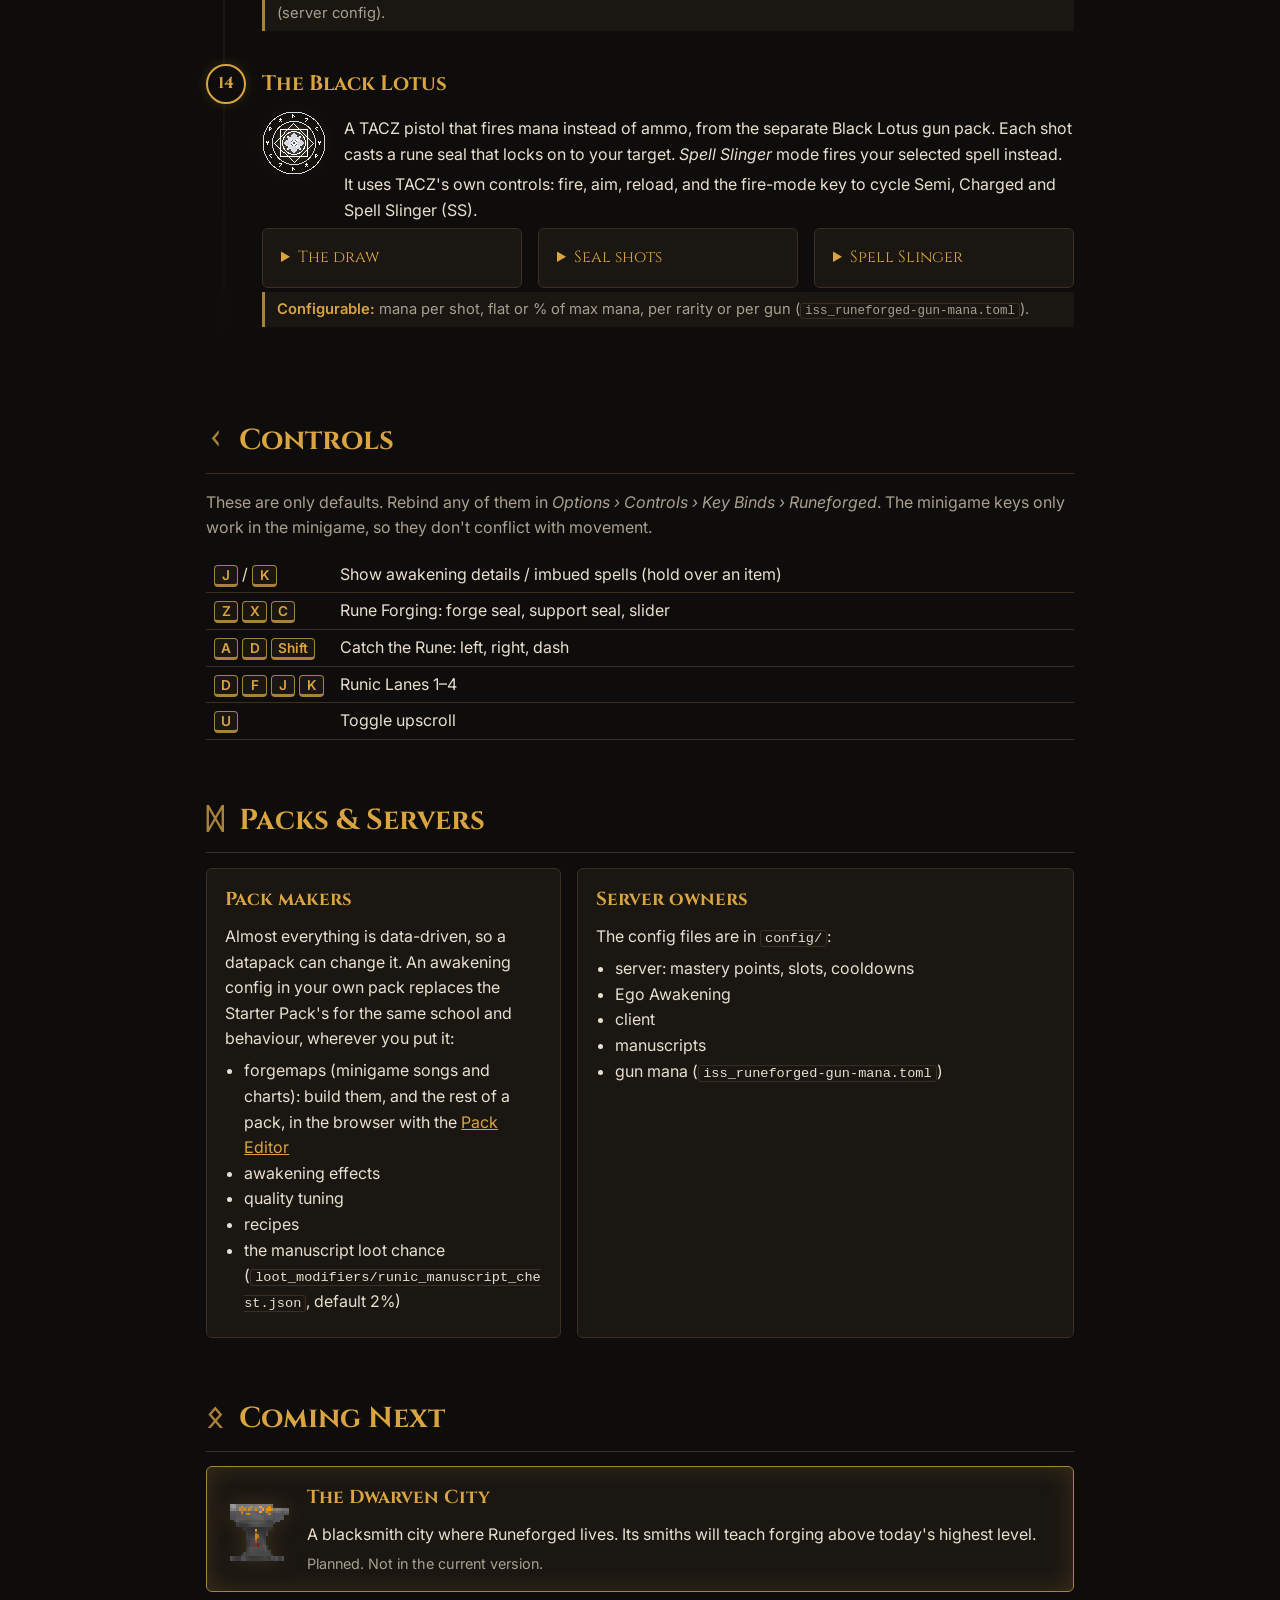
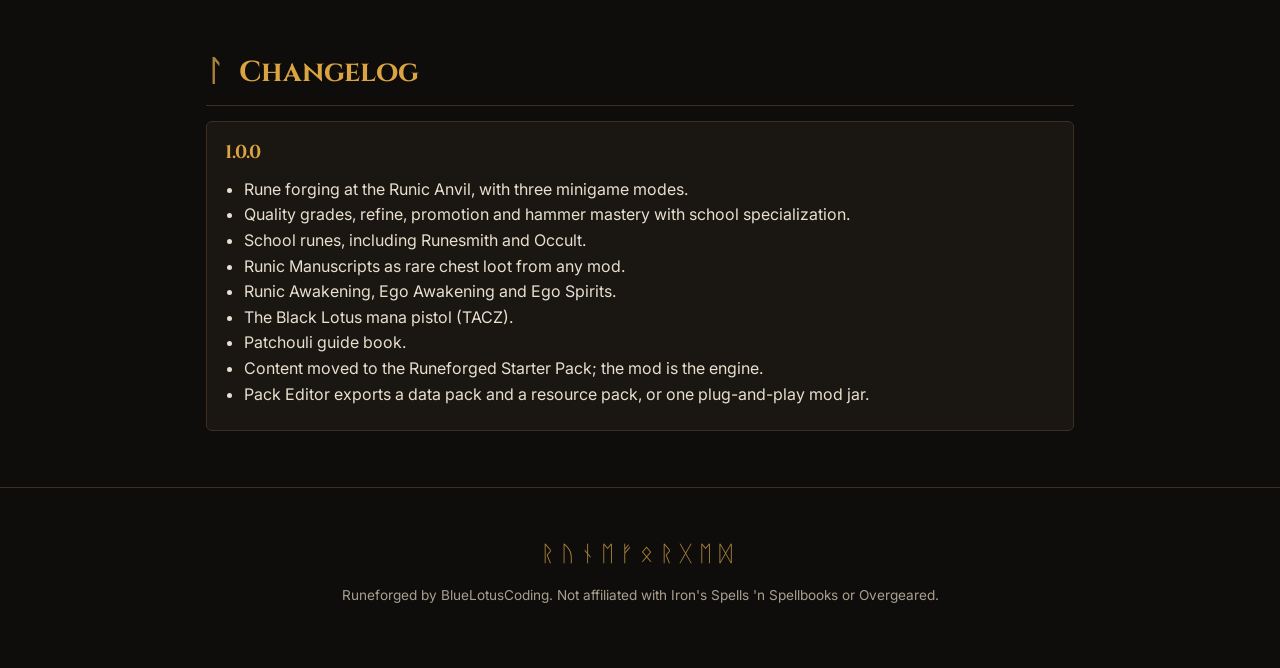
==== commit ae187281: "Starter Pack split: content packs section, Global Packs, editor without the mod-path rule" ====
--- a/index.html
+++ b/index.html
@@ -64,6 +64,15 @@
       </table>
     </div>
   </div>
+  <div class="card">
+    <h3>Content packs</h3>
+    <p>Runeforged is the engine. What can be forged, the minigame maps and songs, and every awakening come from packs.</p>
+    <ul>
+      <li><b>Runeforged Starter Pack:</b> a data pack and a resource pack with the full foundation set for Iron's Spells and the supported mods.</li>
+      <li><b>Your own pack:</b> build one in the <a href="editor/">Pack Editor</a>, from scratch or on top of the Starter Pack.</li>
+      <li><b>Every world at once:</b> put both packs in <a href="https://www.curseforge.com/minecraft/mc-mods/globalpacks">Global Packs</a>' folders, or add them to each world.</li>
+    </ul>
+  </div>
 </section>
 
 <section id="path">
@@ -256,7 +265,7 @@
   <div class="cols">
     <div class="card">
       <h3>Pack makers</h3>
-      <p>Almost everything is data-driven, so a datapack can change it:</p>
+      <p>Almost everything is data-driven, so a datapack can change it. An awakening config in your own pack replaces the Starter Pack's for the same school and behaviour, wherever you put it:</p>
       <ul><li>forgemaps (minigame songs and charts): build them, and the rest of a pack, in the browser with the <a href="editor/">Pack Editor</a></li><li>awakening effects</li><li>quality tuning</li><li>recipes</li><li>the manuscript loot chance (<code>loot_modifiers/runic_manuscript_chest.json</code>, default 2%)</li></ul>
     </div>
     <div class="card">
@@ -291,6 +300,8 @@
       <li>Runic Awakening, Ego Awakening and Ego Spirits.</li>
       <li>The Black Lotus mana pistol (TACZ).</li>
       <li>Patchouli guide book.</li>
+      <li>Content moved to the Runeforged Starter Pack; the mod is the engine.</li>
+      <li>Pack Editor exports a data pack and a resource pack, or one plug-and-play mod jar.</li>
     </ul>
   </div>
 </section>
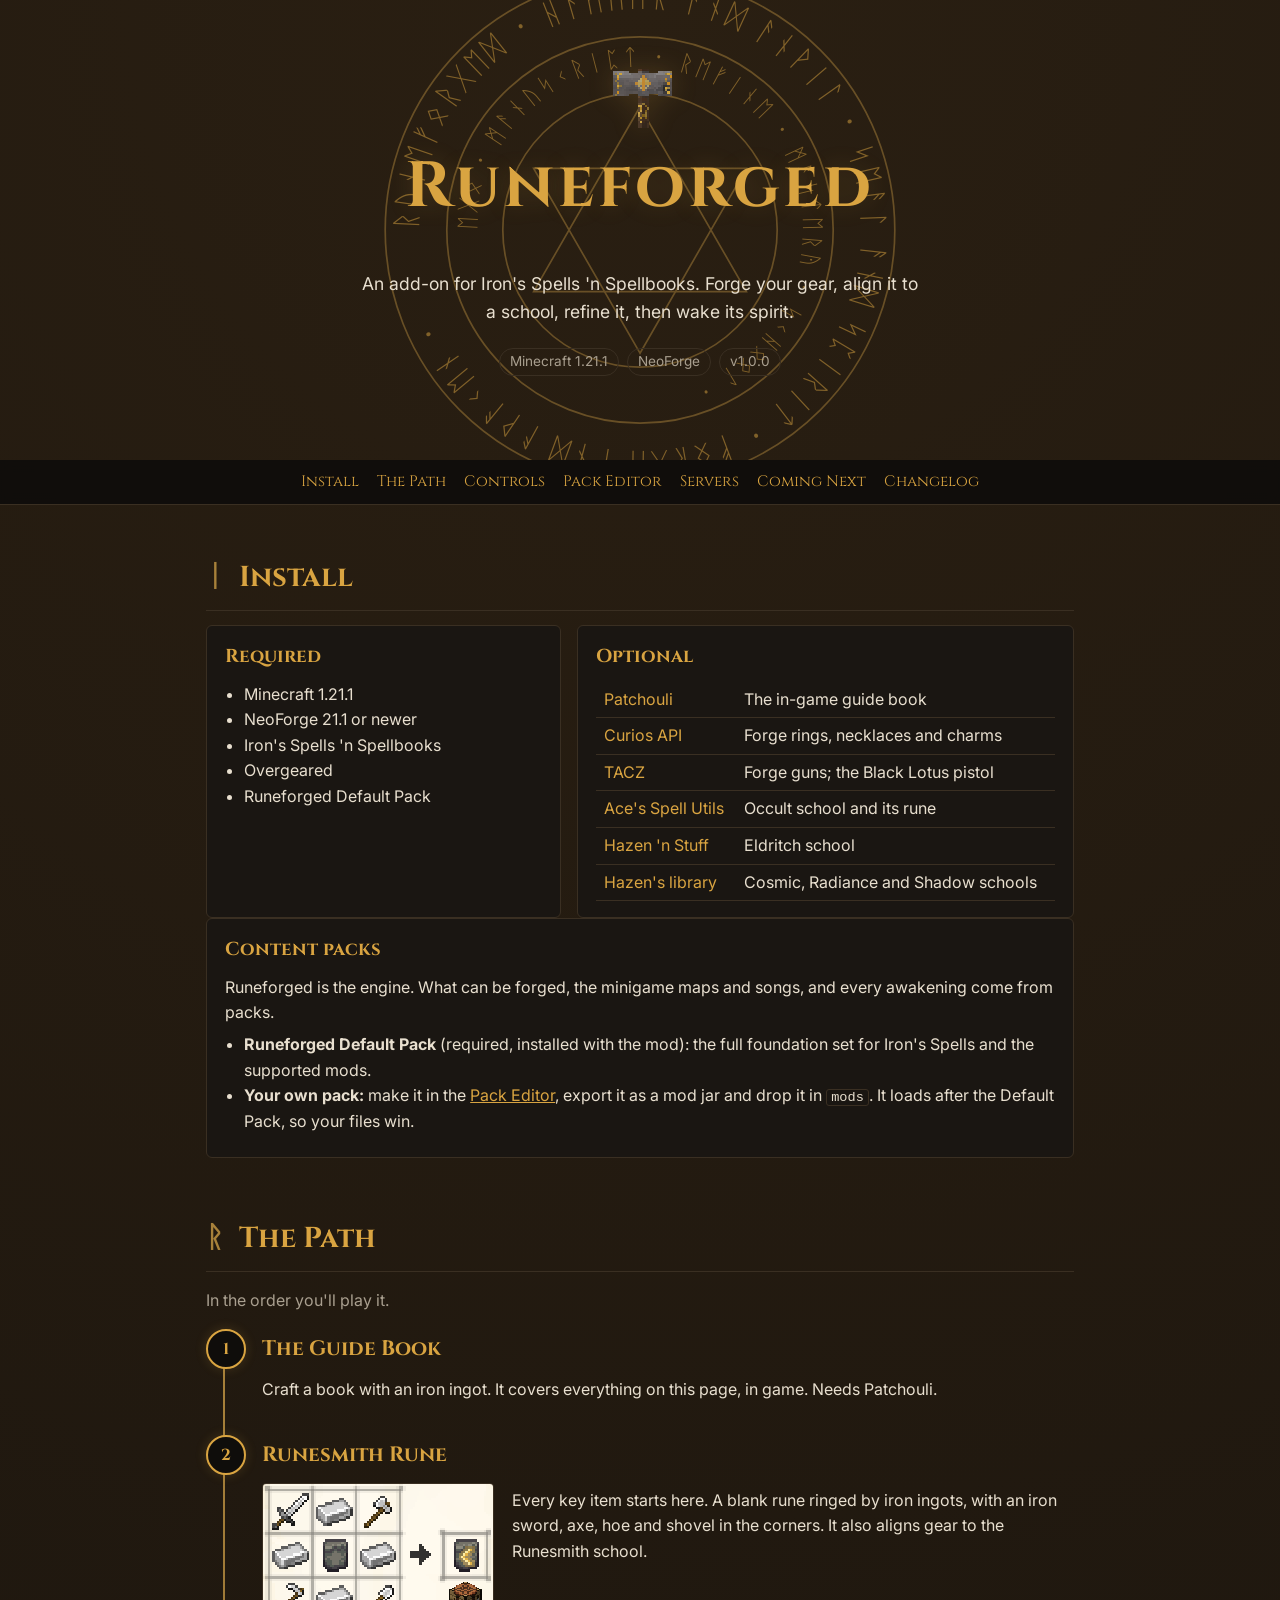
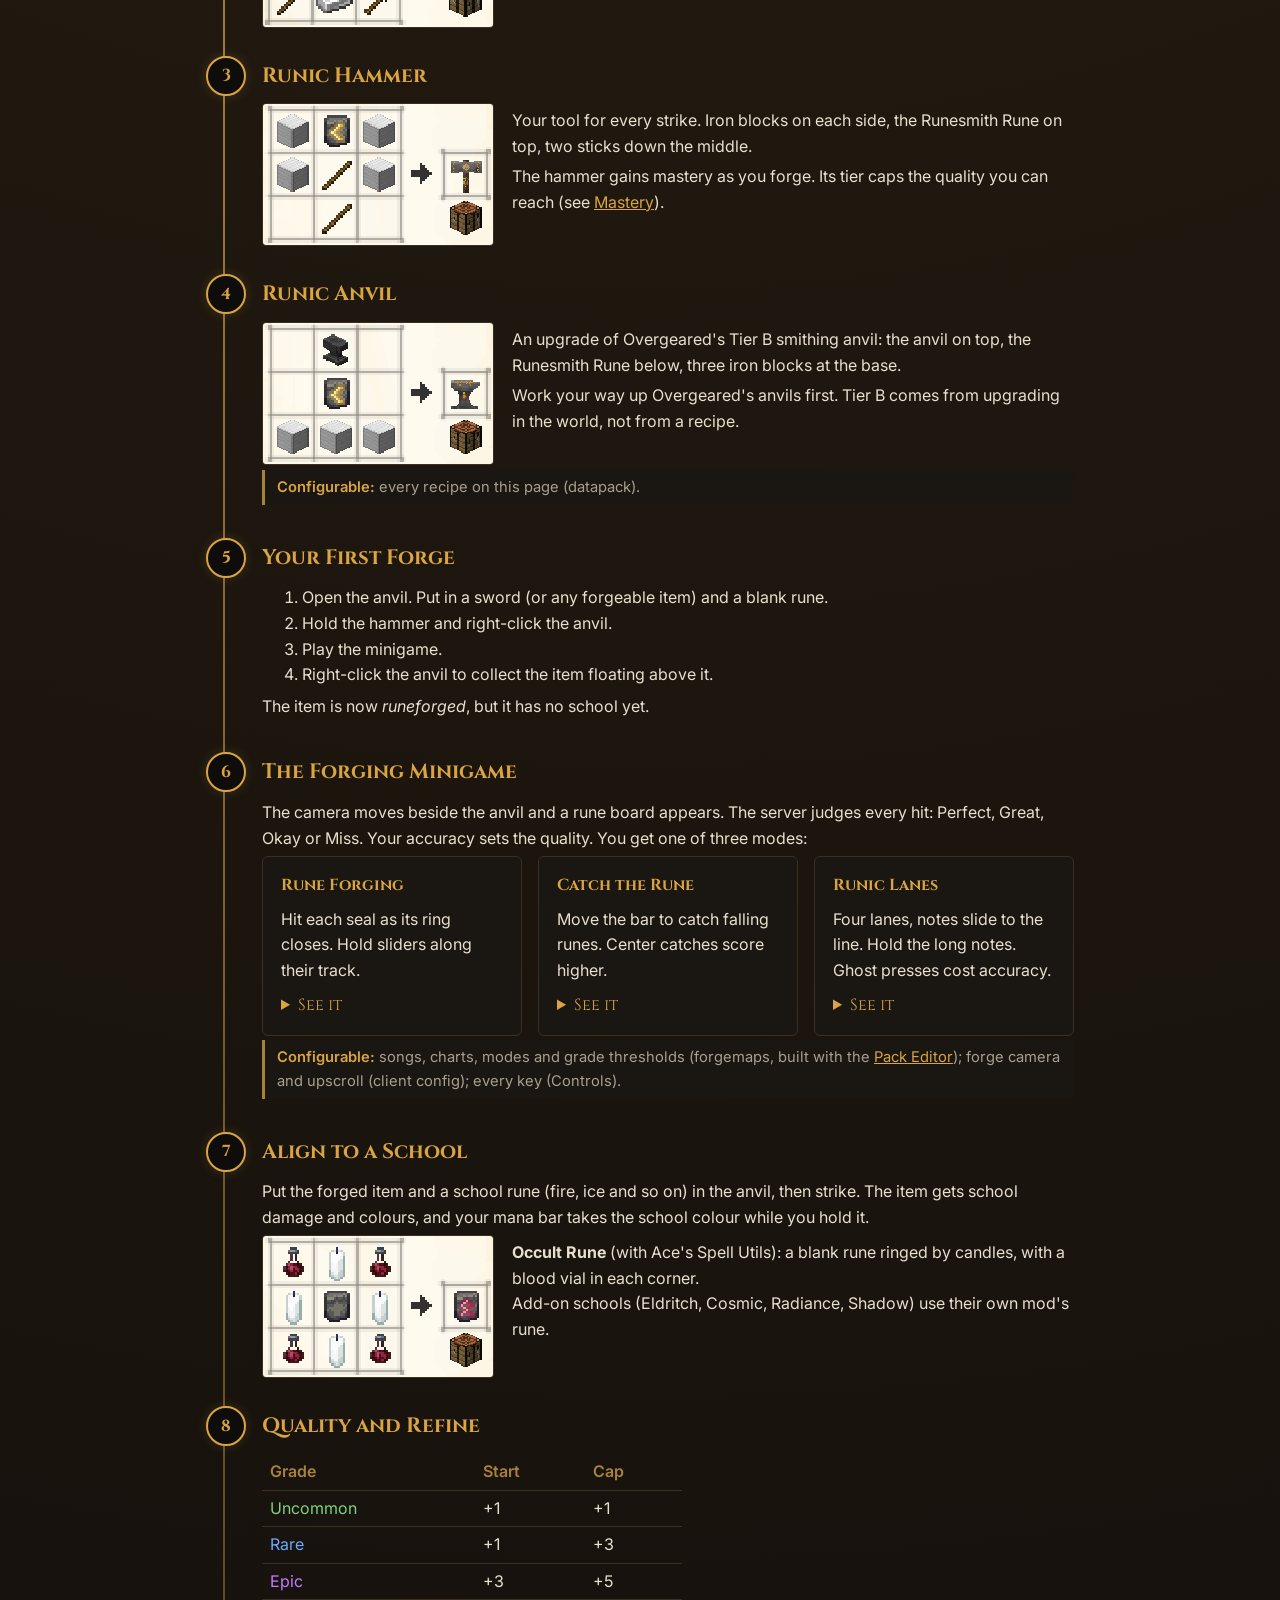
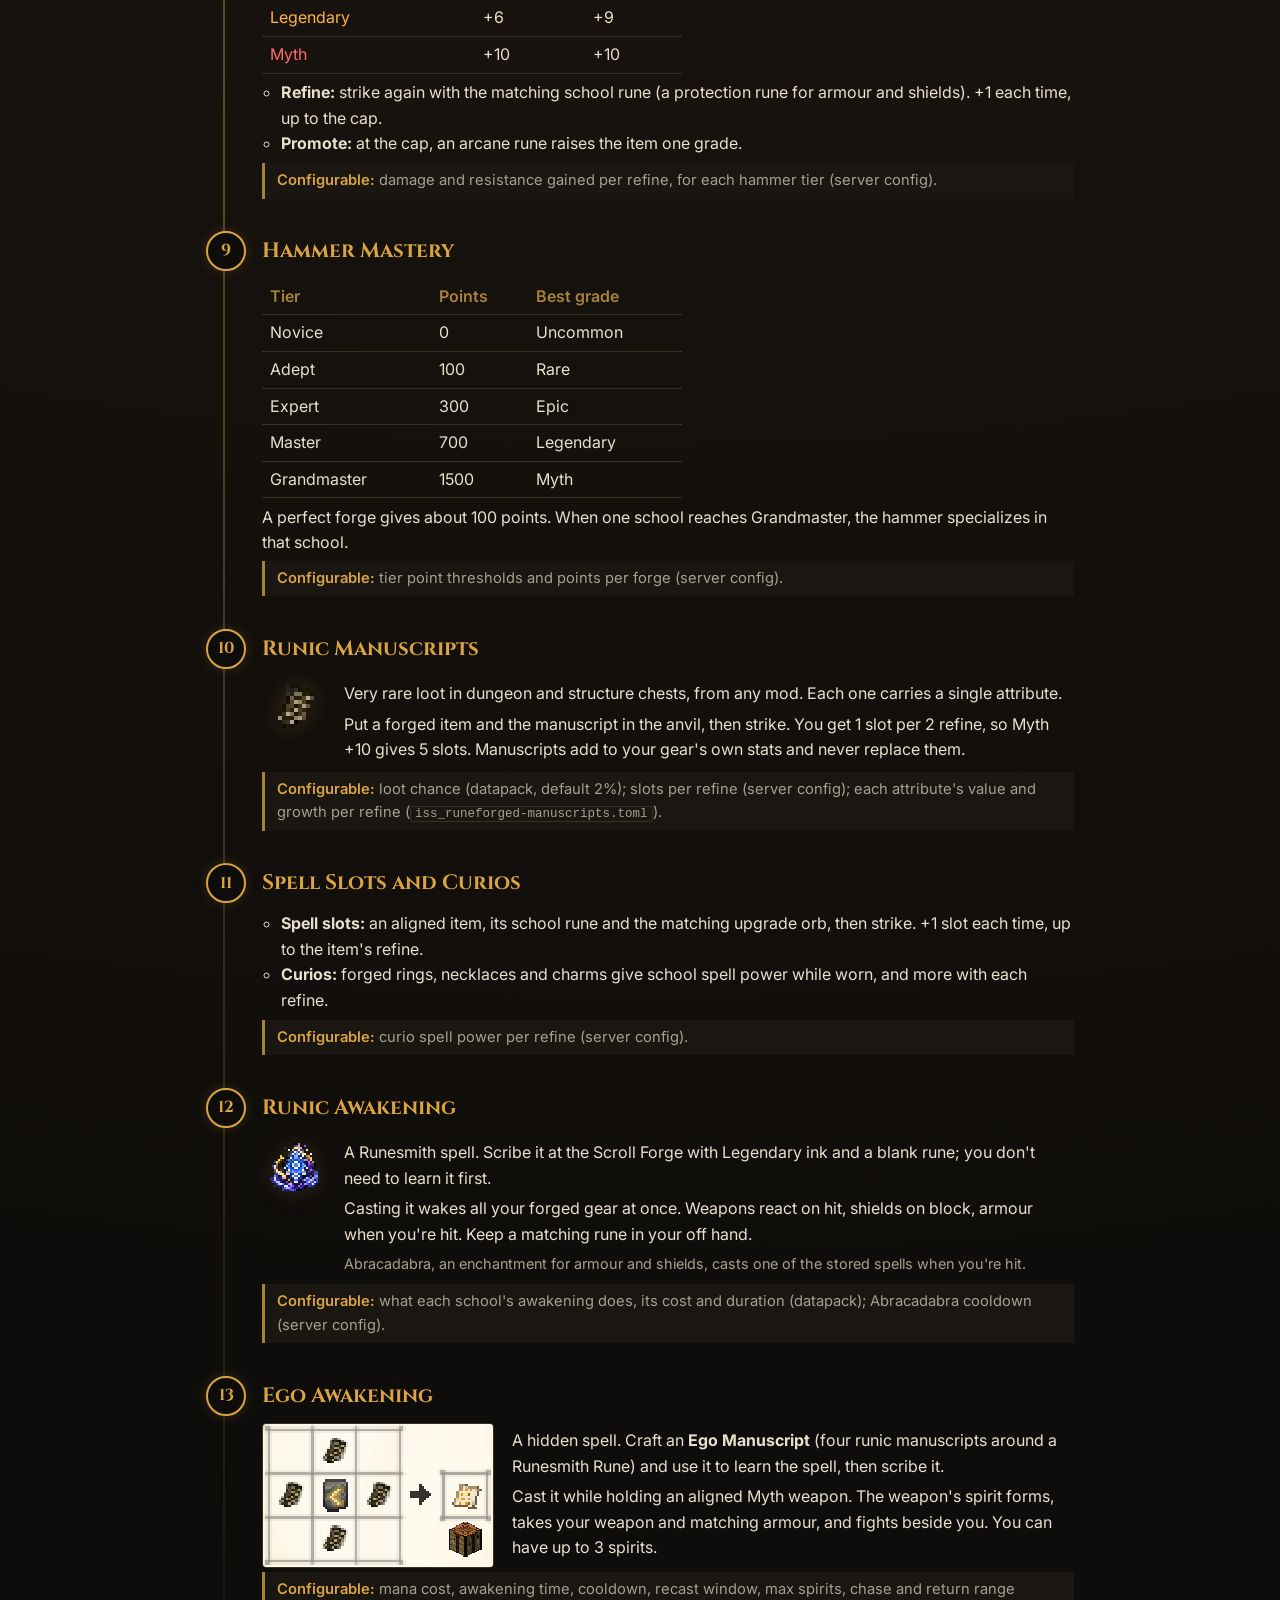
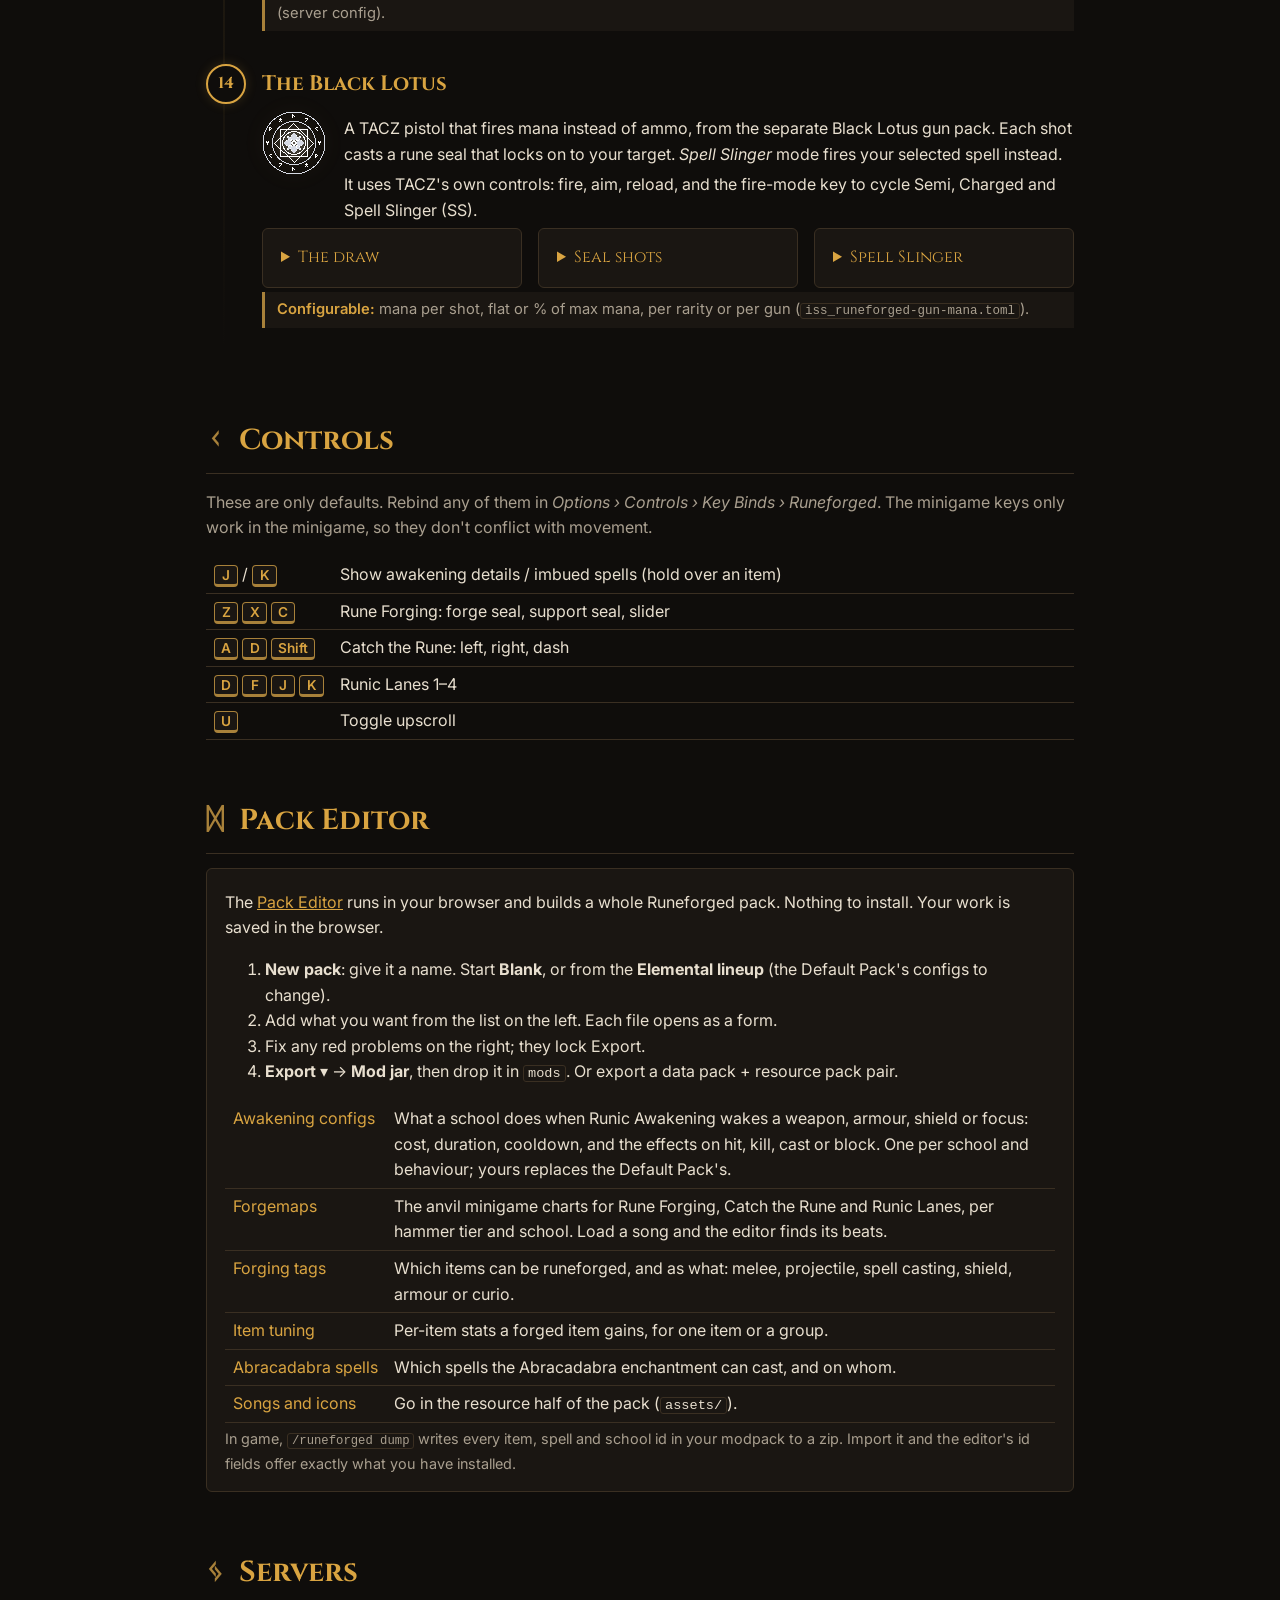
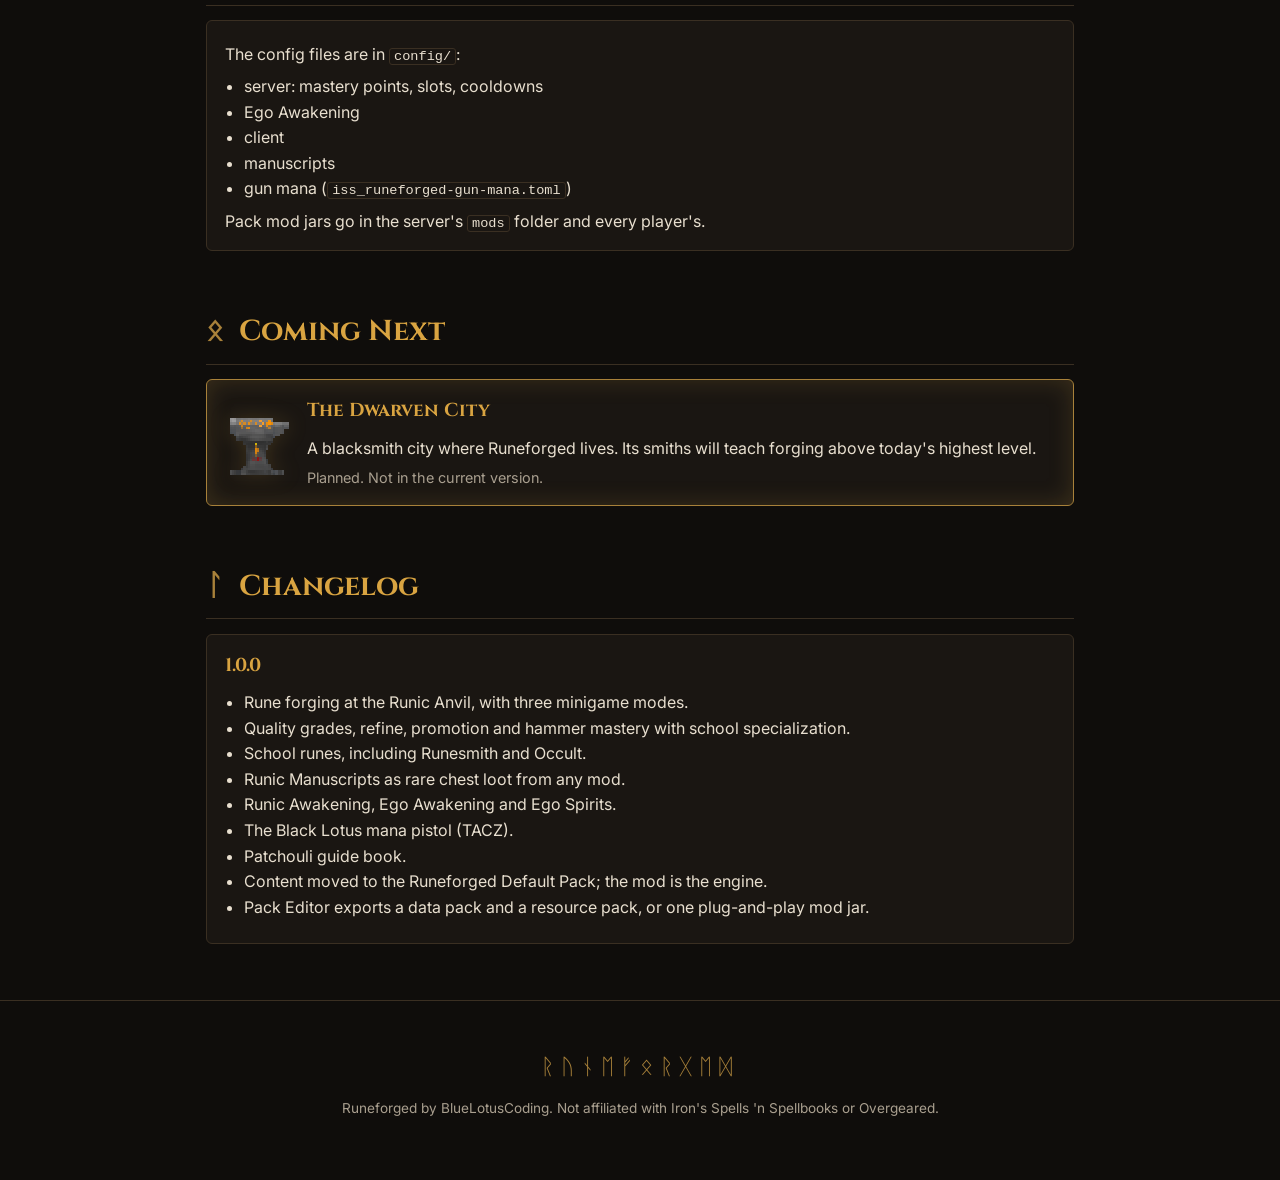
==== commit adaf509c: "Pack Editor section; Runeforged Default Pack as a required mod" ====
--- a/index.html
+++ b/index.html
@@ -32,8 +32,8 @@
   <a href="#install">Install</a>
   <a href="#path">The Path</a>
   <a href="#controls">Controls</a>
-  <a href="#packs">Packs &amp; Servers</a>
-  <a href="editor/">Pack Editor</a>
+  <a href="#editor">Pack Editor</a>
+  <a href="#packs">Servers</a>
   <a href="#future">Coming Next</a>
   <a href="#changelog">Changelog</a>
 </nav>
@@ -50,6 +50,7 @@
         <li>NeoForge 21.1 or newer</li>
         <li>Iron's Spells 'n Spellbooks</li>
         <li>Overgeared</li>
+        <li>Runeforged Default Pack</li>
       </ul>
     </div>
     <div class="card">
@@ -68,9 +69,8 @@
     <h3>Content packs</h3>
     <p>Runeforged is the engine. What can be forged, the minigame maps and songs, and every awakening come from packs.</p>
     <ul>
-      <li><b>Runeforged Starter Pack:</b> a data pack and a resource pack with the full foundation set for Iron's Spells and the supported mods.</li>
-      <li><b>Your own pack:</b> build one in the <a href="editor/">Pack Editor</a>, from scratch or on top of the Starter Pack.</li>
-      <li><b>Every world at once:</b> put both packs in <a href="https://www.curseforge.com/minecraft/mc-mods/globalpacks">Global Packs</a>' folders, or add them to each world.</li>
+      <li><b>Runeforged Default Pack</b> (required, installed with the mod): the full foundation set for Iron's Spells and the supported mods.</li>
+      <li><b>Your own pack:</b> make it in the <a href="#editor">Pack Editor</a>, export it as a mod jar and drop it in <code>mods</code>. It loads after the Default Pack, so your files win.</li>
     </ul>
   </div>
 </section>
@@ -260,19 +260,34 @@
   </table>
 </section>
 
+<section id="editor">
+  <h2><span class="r">ᛞ</span> Pack Editor</h2>
+  <div class="card">
+    <p>The <a href="editor/">Pack Editor</a> runs in your browser and builds a whole Runeforged pack. Nothing to install. Your work is saved in the browser.</p>
+    <ol>
+      <li><b>New pack</b>: give it a name. Start <b>Blank</b>, or from the <b>Elemental lineup</b> (the Default Pack's configs to change).</li>
+      <li>Add what you want from the list on the left. Each file opens as a form.</li>
+      <li>Fix any red problems on the right; they lock Export.</li>
+      <li><b>Export ▾</b> → <b>Mod jar</b>, then drop it in <code>mods</code>. Or export a data pack + resource pack pair.</li>
+    </ol>
+    <table>
+      <tr><td>Awakening configs</td><td>What a school does when Runic Awakening wakes a weapon, armour, shield or focus: cost, duration, cooldown, and the effects on hit, kill, cast or block. One per school and behaviour; yours replaces the Default Pack's.</td></tr>
+      <tr><td>Forgemaps</td><td>The anvil minigame charts for Rune Forging, Catch the Rune and Runic Lanes, per hammer tier and school. Load a song and the editor finds its beats.</td></tr>
+      <tr><td>Forging tags</td><td>Which items can be runeforged, and as what: melee, projectile, spell casting, shield, armour or curio.</td></tr>
+      <tr><td>Item tuning</td><td>Per-item stats a forged item gains, for one item or a group.</td></tr>
+      <tr><td>Abracadabra spells</td><td>Which spells the Abracadabra enchantment can cast, and on whom.</td></tr>
+      <tr><td>Songs and icons</td><td>Go in the resource half of the pack (<code>assets/</code>).</td></tr>
+    </table>
+    <p class="note">In game, <code>/runeforged dump</code> writes every item, spell and school id in your modpack to a zip. Import it and the editor's id fields offer exactly what you have installed.</p>
+  </div>
+</section>
+
 <section id="packs">
-  <h2><span class="r">ᛞ</span> Packs &amp; Servers</h2>
-  <div class="cols">
-    <div class="card">
-      <h3>Pack makers</h3>
-      <p>Almost everything is data-driven, so a datapack can change it. An awakening config in your own pack replaces the Starter Pack's for the same school and behaviour, wherever you put it:</p>
-      <ul><li>forgemaps (minigame songs and charts): build them, and the rest of a pack, in the browser with the <a href="editor/">Pack Editor</a></li><li>awakening effects</li><li>quality tuning</li><li>recipes</li><li>the manuscript loot chance (<code>loot_modifiers/runic_manuscript_chest.json</code>, default 2%)</li></ul>
-    </div>
-    <div class="card">
-      <h3>Server owners</h3>
-      <p>The config files are in <code>config/</code>:</p>
-      <ul><li>server: mastery points, slots, cooldowns</li><li>Ego Awakening</li><li>client</li><li>manuscripts</li><li>gun mana (<code>iss_runeforged-gun-mana.toml</code>)</li></ul>
-    </div>
+  <h2><span class="r">ᛃ</span> Servers</h2>
+  <div class="card">
+    <p>The config files are in <code>config/</code>:</p>
+    <ul><li>server: mastery points, slots, cooldowns</li><li>Ego Awakening</li><li>client</li><li>manuscripts</li><li>gun mana (<code>iss_runeforged-gun-mana.toml</code>)</li></ul>
+    <p>Pack mod jars go in the server's <code>mods</code> folder and every player's.</p>
   </div>
 </section>
 
@@ -300,7 +315,7 @@
       <li>Runic Awakening, Ego Awakening and Ego Spirits.</li>
       <li>The Black Lotus mana pistol (TACZ).</li>
       <li>Patchouli guide book.</li>
-      <li>Content moved to the Runeforged Starter Pack; the mod is the engine.</li>
+      <li>Content moved to the Runeforged Default Pack; the mod is the engine.</li>
       <li>Pack Editor exports a data pack and a resource pack, or one plug-and-play mod jar.</li>
     </ul>
   </div>
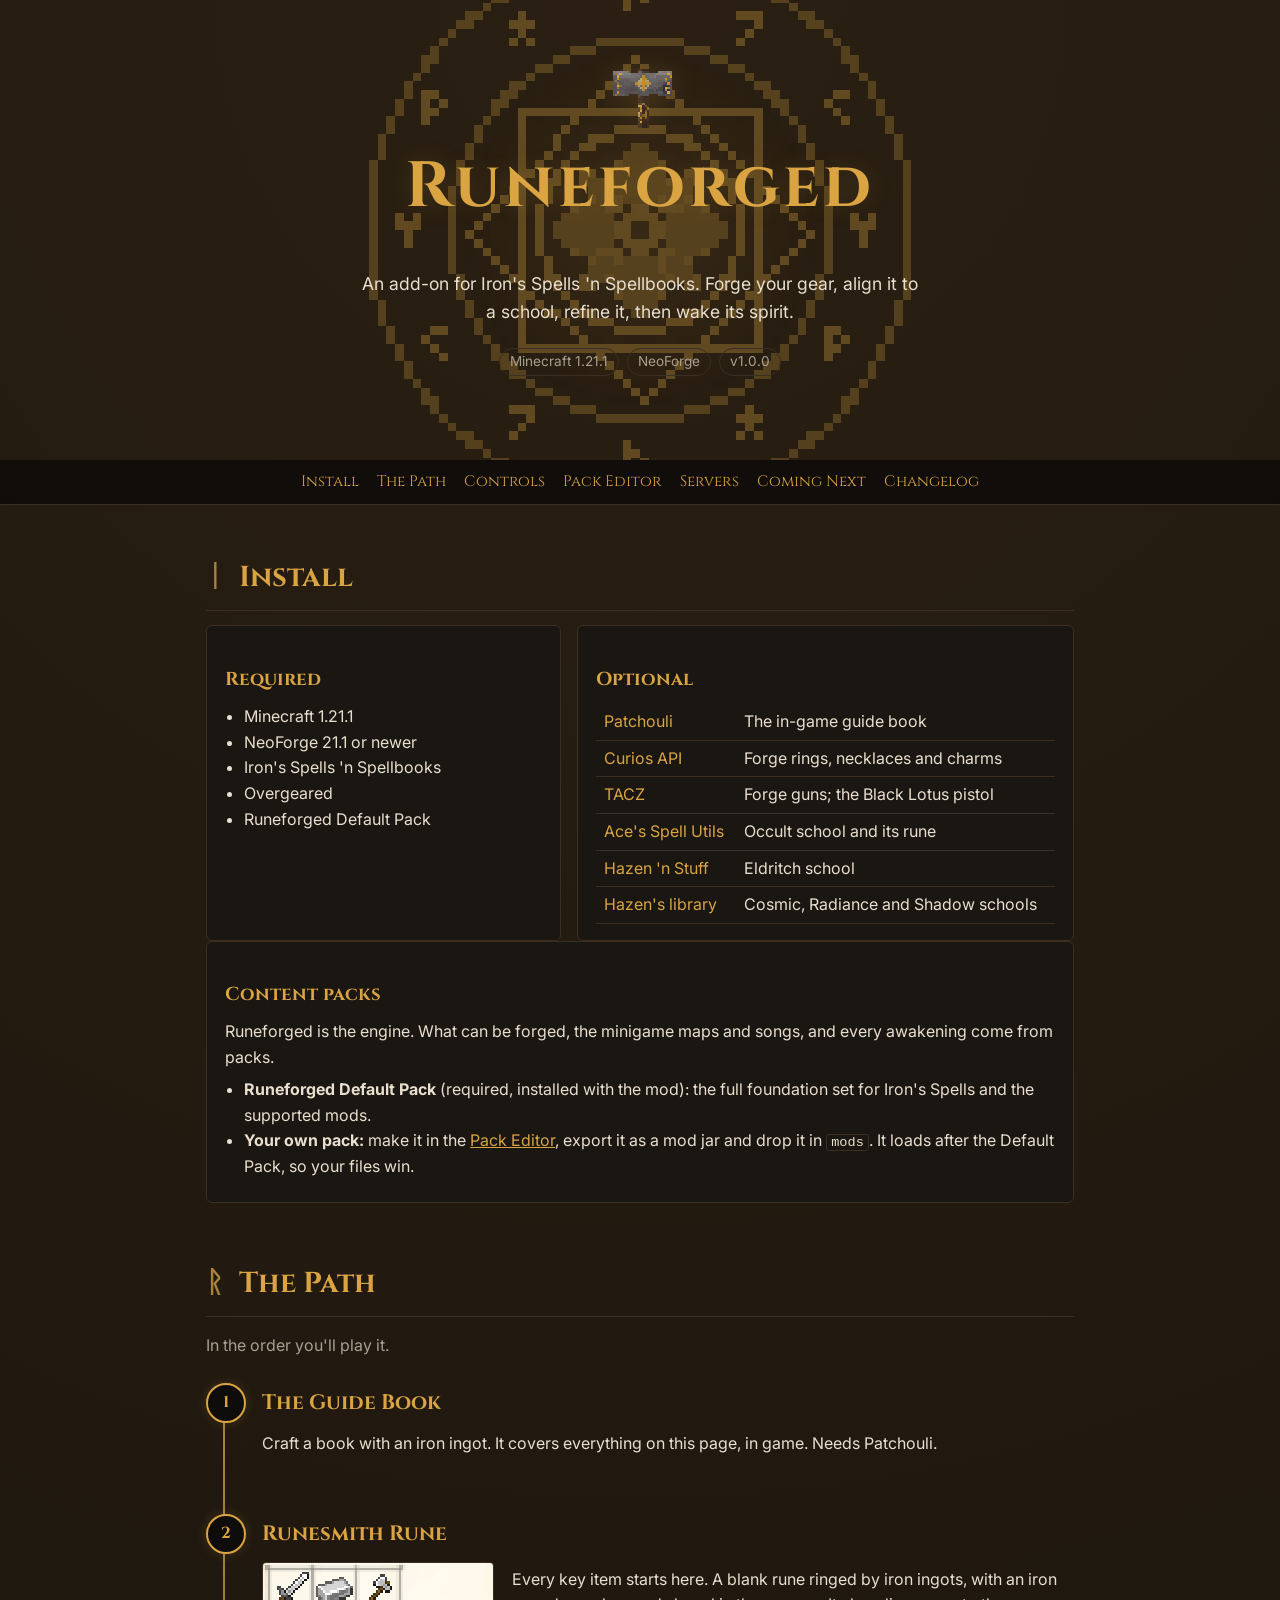
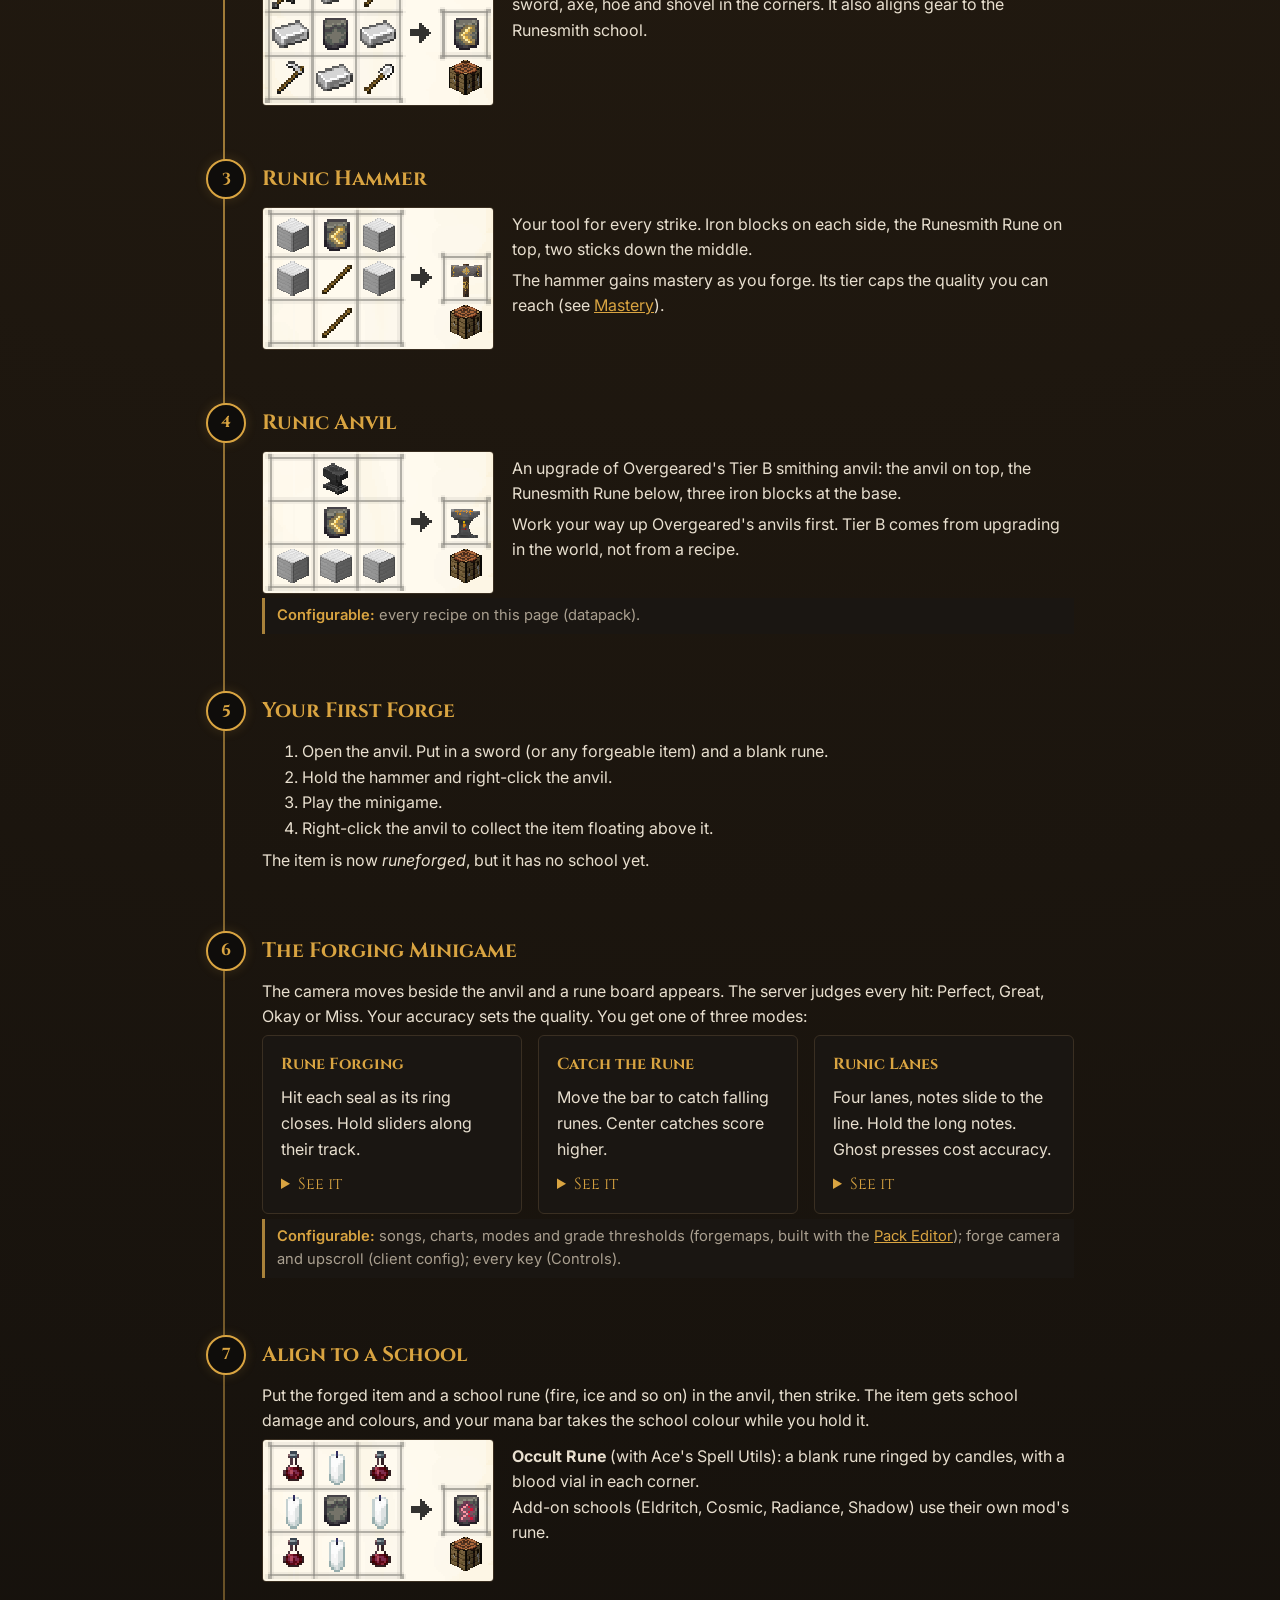
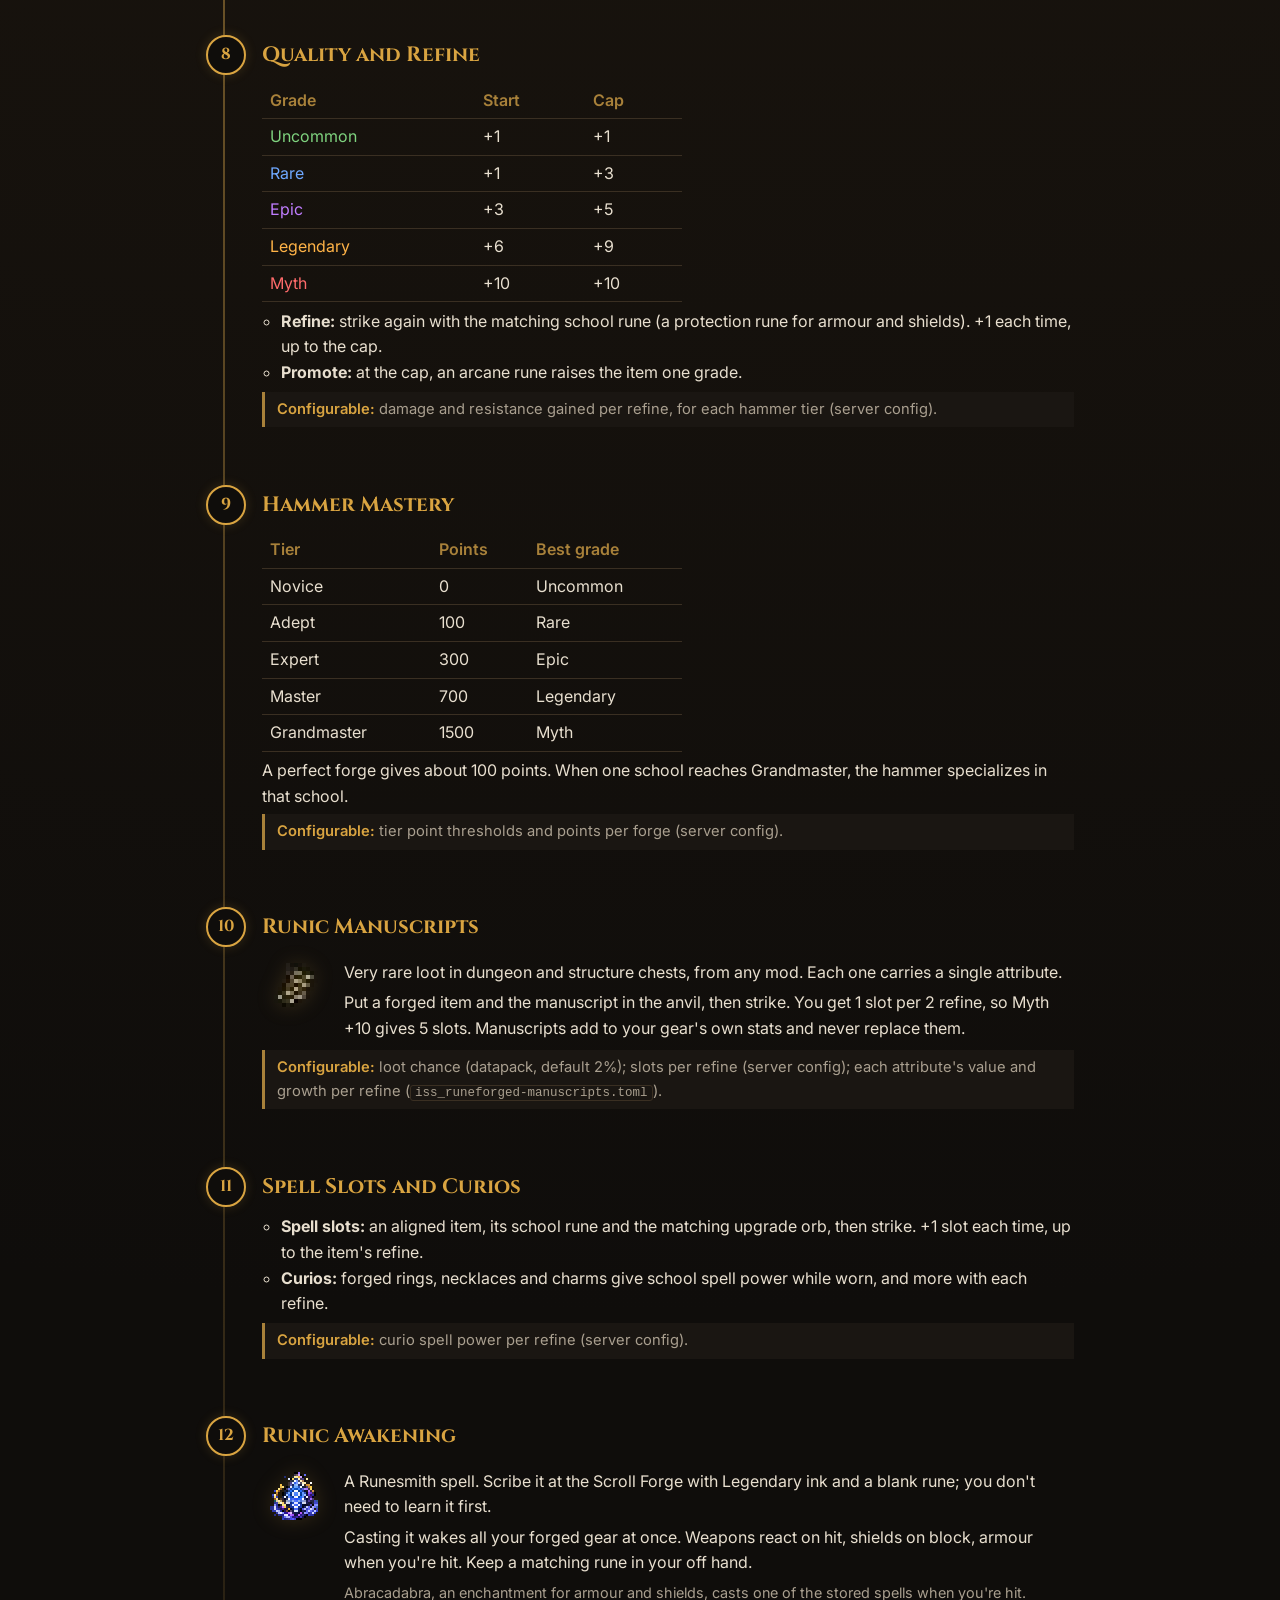
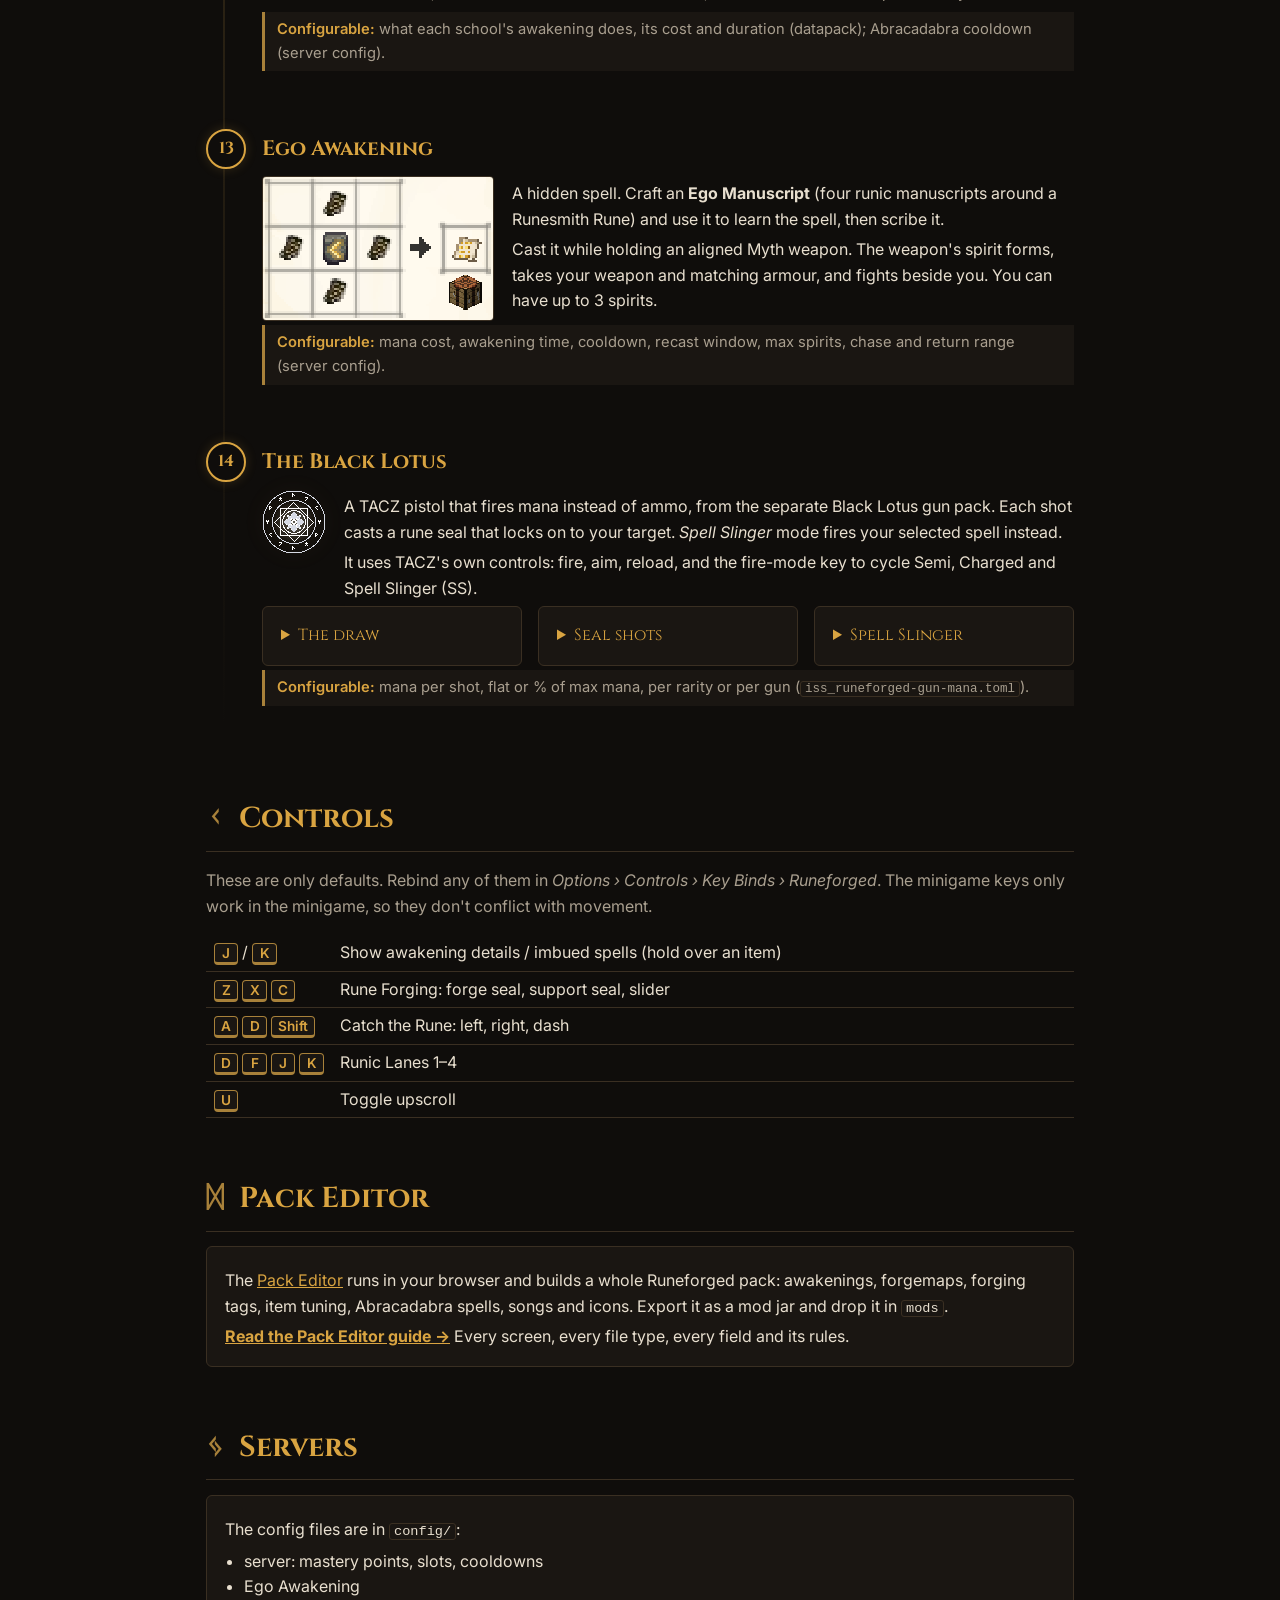
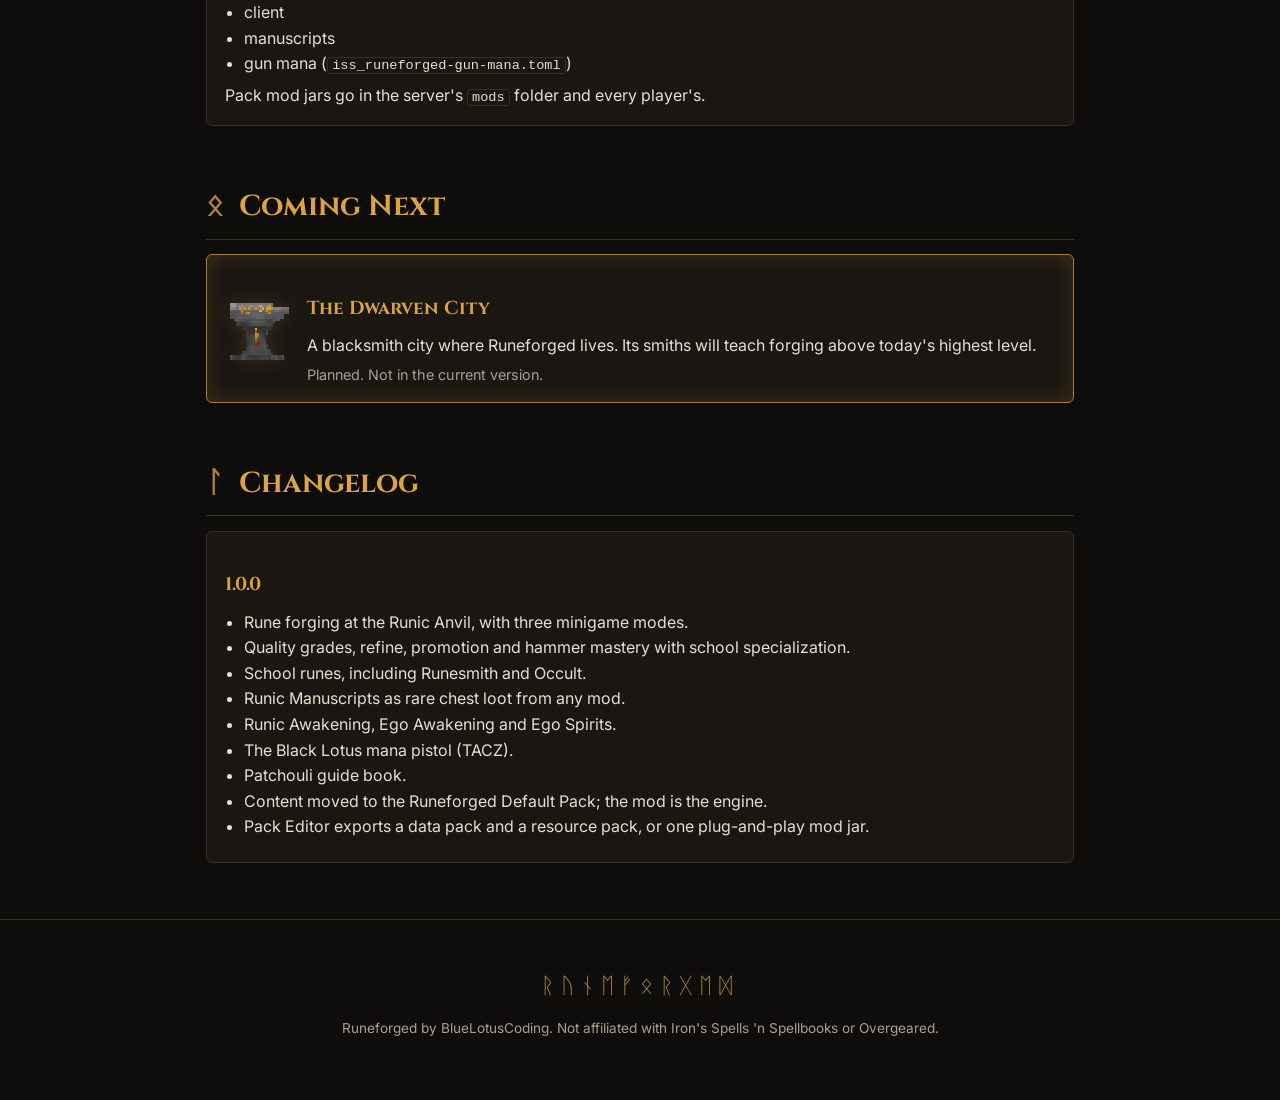
==== commit c45a1354: "Pack Editor guide page; mana seal hero" ====
--- a/index.html
+++ b/index.html
@@ -12,14 +12,7 @@
 </head>
 <body>
 <header class="hero">
-  <svg class="circle" viewBox="0 0 400 400" aria-hidden="true">
-    <defs><path id="ring" d="M200,200 m-160,0 a160,160 0 1,1 320,0 a160,160 0 1,1 -320,0"/>
-    <path id="ring2" d="M200,200 m-118,0 a118,118 0 1,1 236,0 a118,118 0 1,1 -236,0"/></defs>
-    <circle cx="200" cy="200" r="182"/><circle cx="200" cy="200" r="138"/><circle cx="200" cy="200" r="98"/>
-    <text><textPath href="#ring">ᚱᚢᚾᛖᚠᛟᚱᚷᛖᛞ ᛫ ᚺᚨᛗᛗᛖᚱ ᚨᚾᛞ ᚨᚾᚹᛁᛚ ᛫ ᛋᛖᚨᛚ ᚨᚾᛞ ᛋᛈᛁᚱᛁᛏ ᛫ ᚠᛟᚱᚷᛖ ᚨᚾᛞ ᚨᚹᚨᚲᛖᚾ ᛫</textPath></text>
-    <text class="inner"><textPath href="#ring2">ᛖᚷᛟ ᛫ ᛗᚨᚾᚢᛋᚲᚱᛁᛈᛏ ᛫ ᚱᛖᚠᛁᚾᛖ ᛫ ᛗᚨᛋᛏᛖᚱᚤ ᛫ ᛋᚲᚺᛟᛟᛚ ᛫</textPath></text>
-    <polygon points="200,112 276,244 124,244"/><polygon points="200,288 124,156 276,156"/>
-  </svg>
+  <img class="circle" src="img/seal_gold.png" alt="">
   <div class="hero-text">
     <img class="hero-icon" src="img/runic_hammer.png" alt="">
     <h1>Runeforged</h1>
@@ -32,7 +25,7 @@
   <a href="#install">Install</a>
   <a href="#path">The Path</a>
   <a href="#controls">Controls</a>
-  <a href="#editor">Pack Editor</a>
+  <a href="pack-editor.html">Pack Editor</a>
   <a href="#packs">Servers</a>
   <a href="#future">Coming Next</a>
   <a href="#changelog">Changelog</a>
@@ -263,22 +256,8 @@
 <section id="editor">
   <h2><span class="r">ᛞ</span> Pack Editor</h2>
   <div class="card">
-    <p>The <a href="editor/">Pack Editor</a> runs in your browser and builds a whole Runeforged pack. Nothing to install. Your work is saved in the browser.</p>
-    <ol>
-      <li><b>New pack</b>: give it a name. Start <b>Blank</b>, or from the <b>Elemental lineup</b> (the Default Pack's configs to change).</li>
-      <li>Add what you want from the list on the left. Each file opens as a form.</li>
-      <li>Fix any red problems on the right; they lock Export.</li>
-      <li><b>Export ▾</b> → <b>Mod jar</b>, then drop it in <code>mods</code>. Or export a data pack + resource pack pair.</li>
-    </ol>
-    <table>
-      <tr><td>Awakening configs</td><td>What a school does when Runic Awakening wakes a weapon, armour, shield or focus: cost, duration, cooldown, and the effects on hit, kill, cast or block. One per school and behaviour; yours replaces the Default Pack's.</td></tr>
-      <tr><td>Forgemaps</td><td>The anvil minigame charts for Rune Forging, Catch the Rune and Runic Lanes, per hammer tier and school. Load a song and the editor finds its beats.</td></tr>
-      <tr><td>Forging tags</td><td>Which items can be runeforged, and as what: melee, projectile, spell casting, shield, armour or curio.</td></tr>
-      <tr><td>Item tuning</td><td>Per-item stats a forged item gains, for one item or a group.</td></tr>
-      <tr><td>Abracadabra spells</td><td>Which spells the Abracadabra enchantment can cast, and on whom.</td></tr>
-      <tr><td>Songs and icons</td><td>Go in the resource half of the pack (<code>assets/</code>).</td></tr>
-    </table>
-    <p class="note">In game, <code>/runeforged dump</code> writes every item, spell and school id in your modpack to a zip. Import it and the editor's id fields offer exactly what you have installed.</p>
+    <p>The <a href="editor/">Pack Editor</a> runs in your browser and builds a whole Runeforged pack: awakenings, forgemaps, forging tags, item tuning, Abracadabra spells, songs and icons. Export it as a mod jar and drop it in <code>mods</code>.</p>
+    <p><a href="pack-editor.html"><b>Read the Pack Editor guide →</b></a> Every screen, every file type, every field and its rules.</p>
   </div>
 </section>
 
--- a/style.css
+++ b/style.css
@@ -21,7 +21,7 @@
 .r { font-family: "Segoe UI Historic", "Noto Sans Runic", serif; color: var(--gold-soft); }
 
 .hero { position: relative; display: grid; place-items: center; min-height: 460px; overflow: hidden; padding: 40px 16px; }
-.circle { position: absolute; width: min(560px, 120vw); opacity: .5; animation: spin 120s linear infinite; }
+.circle { position: absolute; width: min(560px, 120vw); opacity: .32; animation: spin 120s linear infinite; }
 .circle circle, .circle polygon { fill: none; stroke: var(--gold-soft); stroke-width: 1.2; }
 .circle text { fill: var(--gold); font-size: 21px; letter-spacing: 3px; font-family: "Segoe UI Historic", "Noto Sans Runic", serif; }
 .circle text.inner { font-size: 16px; }
@@ -81,6 +81,18 @@
 details.card { margin-top: 0; }
 .future { display: flex; gap: 18px; align-items: center; border-color: var(--gold-soft); box-shadow: 0 0 24px var(--glow) inset; }
 
+.hero.small { min-height: 340px; }
+.hero.small .circle { width: min(420px, 100vw); }
+.btn { display: inline-block; margin: 4px; padding: 4px 14px; border: 1px solid var(--gold-soft); border-radius: 99px; text-decoration: none; font-family: Cinzel, serif; background: var(--panel); }
+.btn:hover { box-shadow: 0 0 12px var(--glow); }
+.req { color: #ff8a6b; font-weight: 700; }
+h3 { margin-top: 1.2em; }
+table.card { display: table; padding: 0; overflow: hidden; }
+.schema td:nth-child(2):not(:last-child) { color: var(--muted); }
+.schema td:first-child { white-space: normal; }
+pre { margin: 8px 0 0; overflow-x: auto; }
+pre code { display: block; padding: 10px; border: 0; font-size: .82rem; line-height: 1.45; }
+
 footer { text-align: center; padding: 48px 16px; color: var(--muted); font-size: .85rem; border-top: 1px solid var(--line); margin-top: 48px; }
 footer .r { font-size: 1.4rem; letter-spacing: .3em; }
 
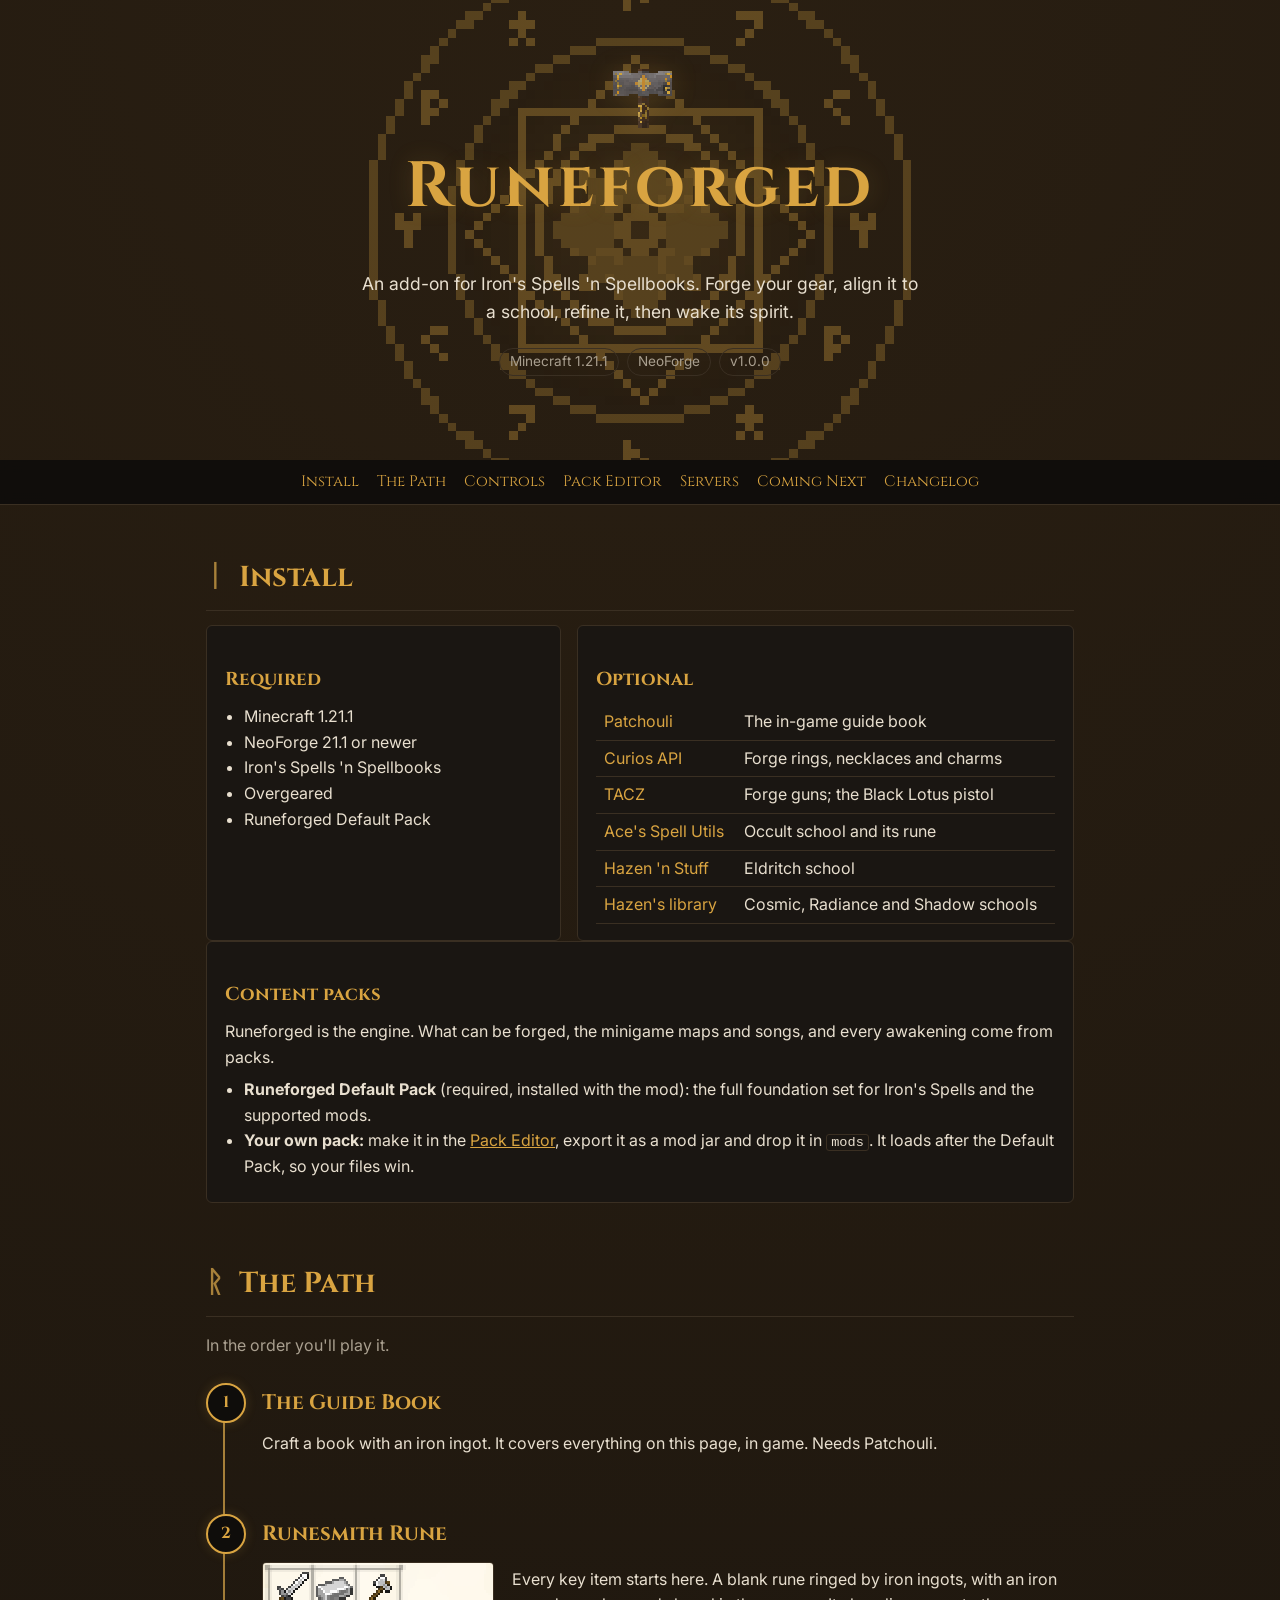
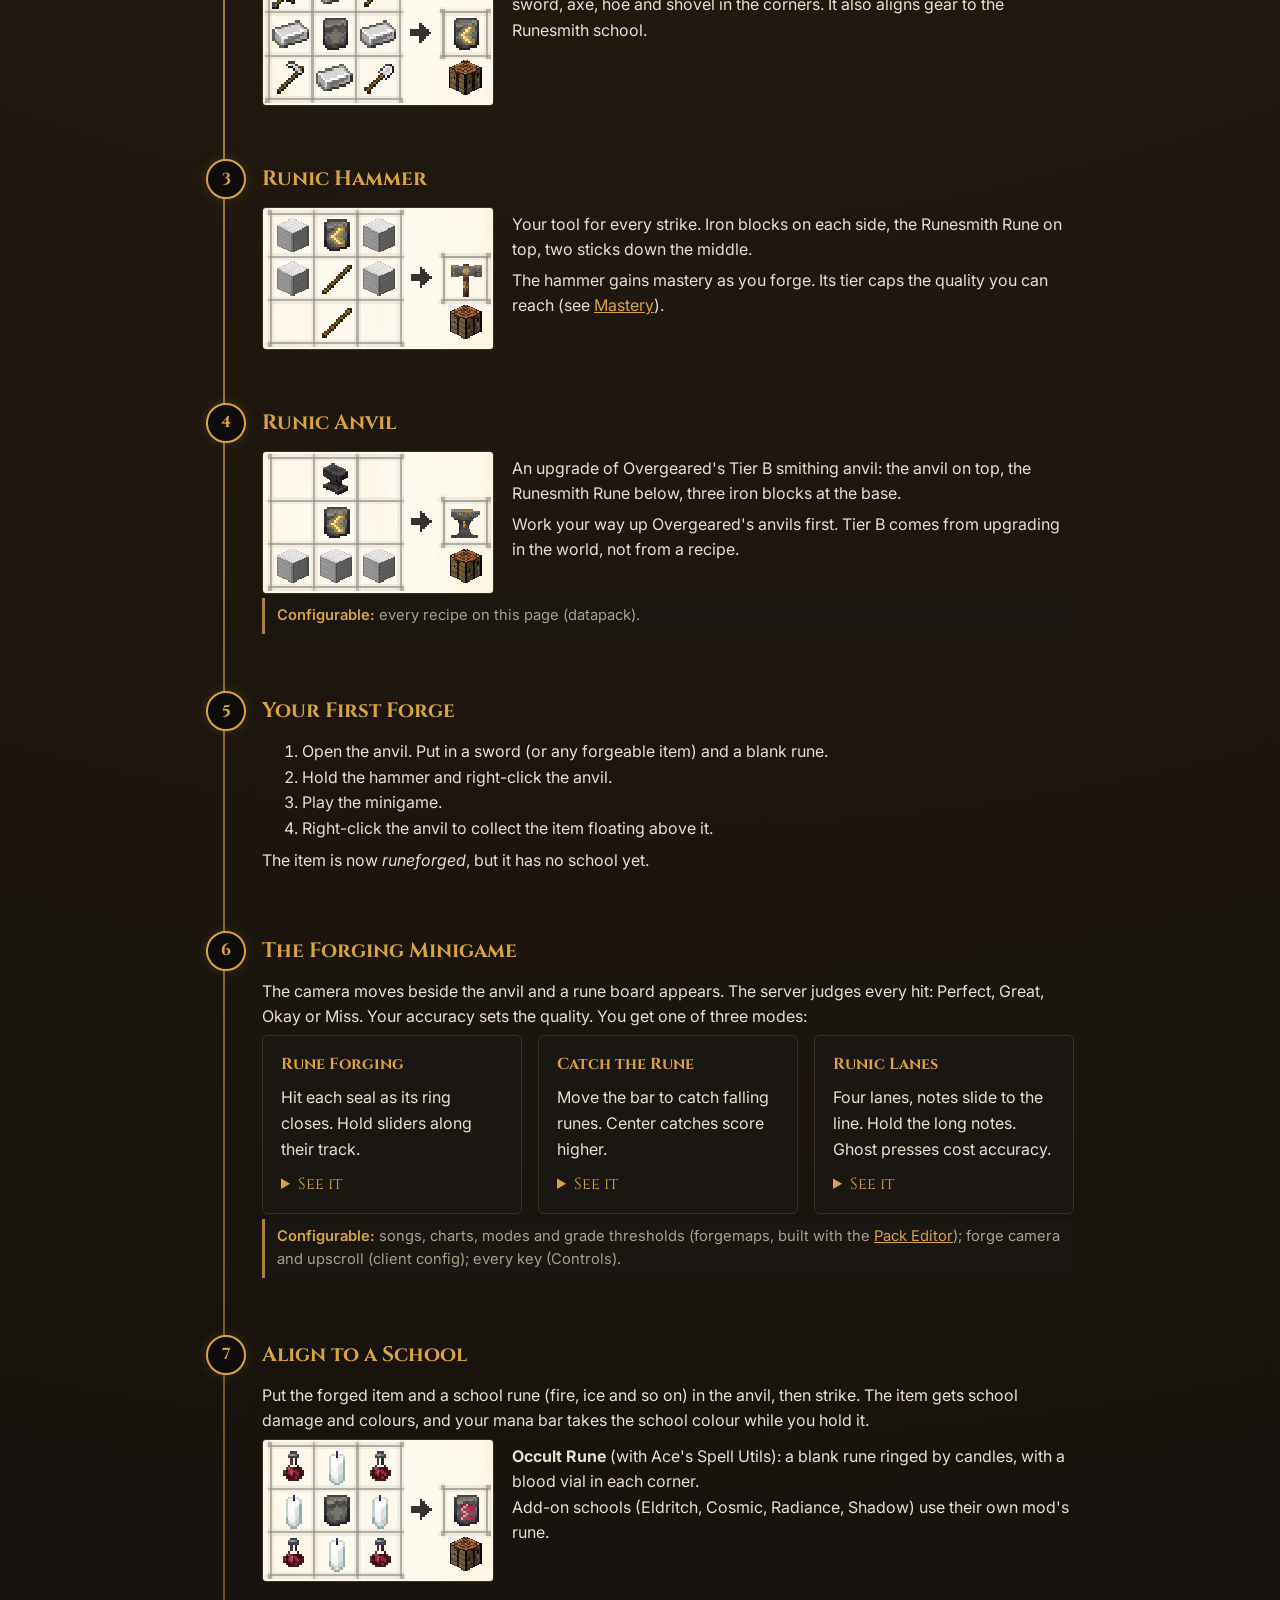
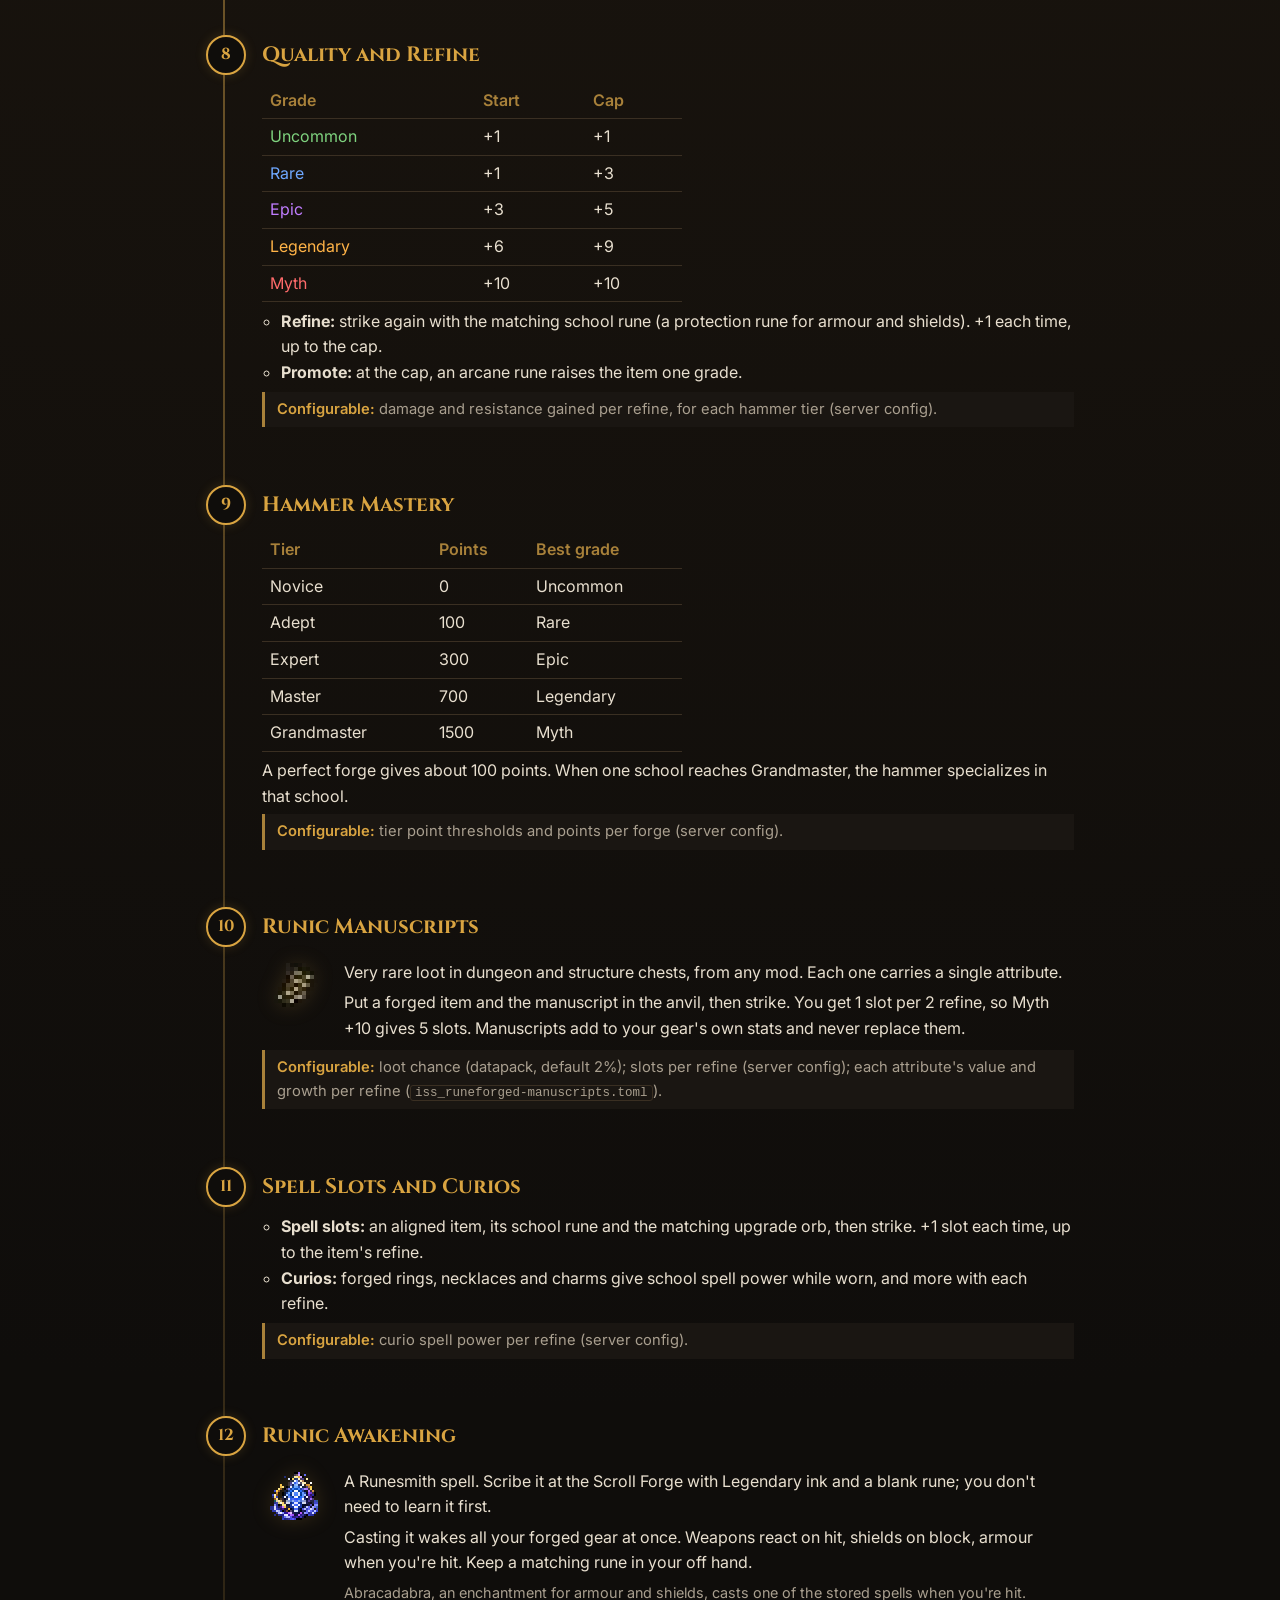
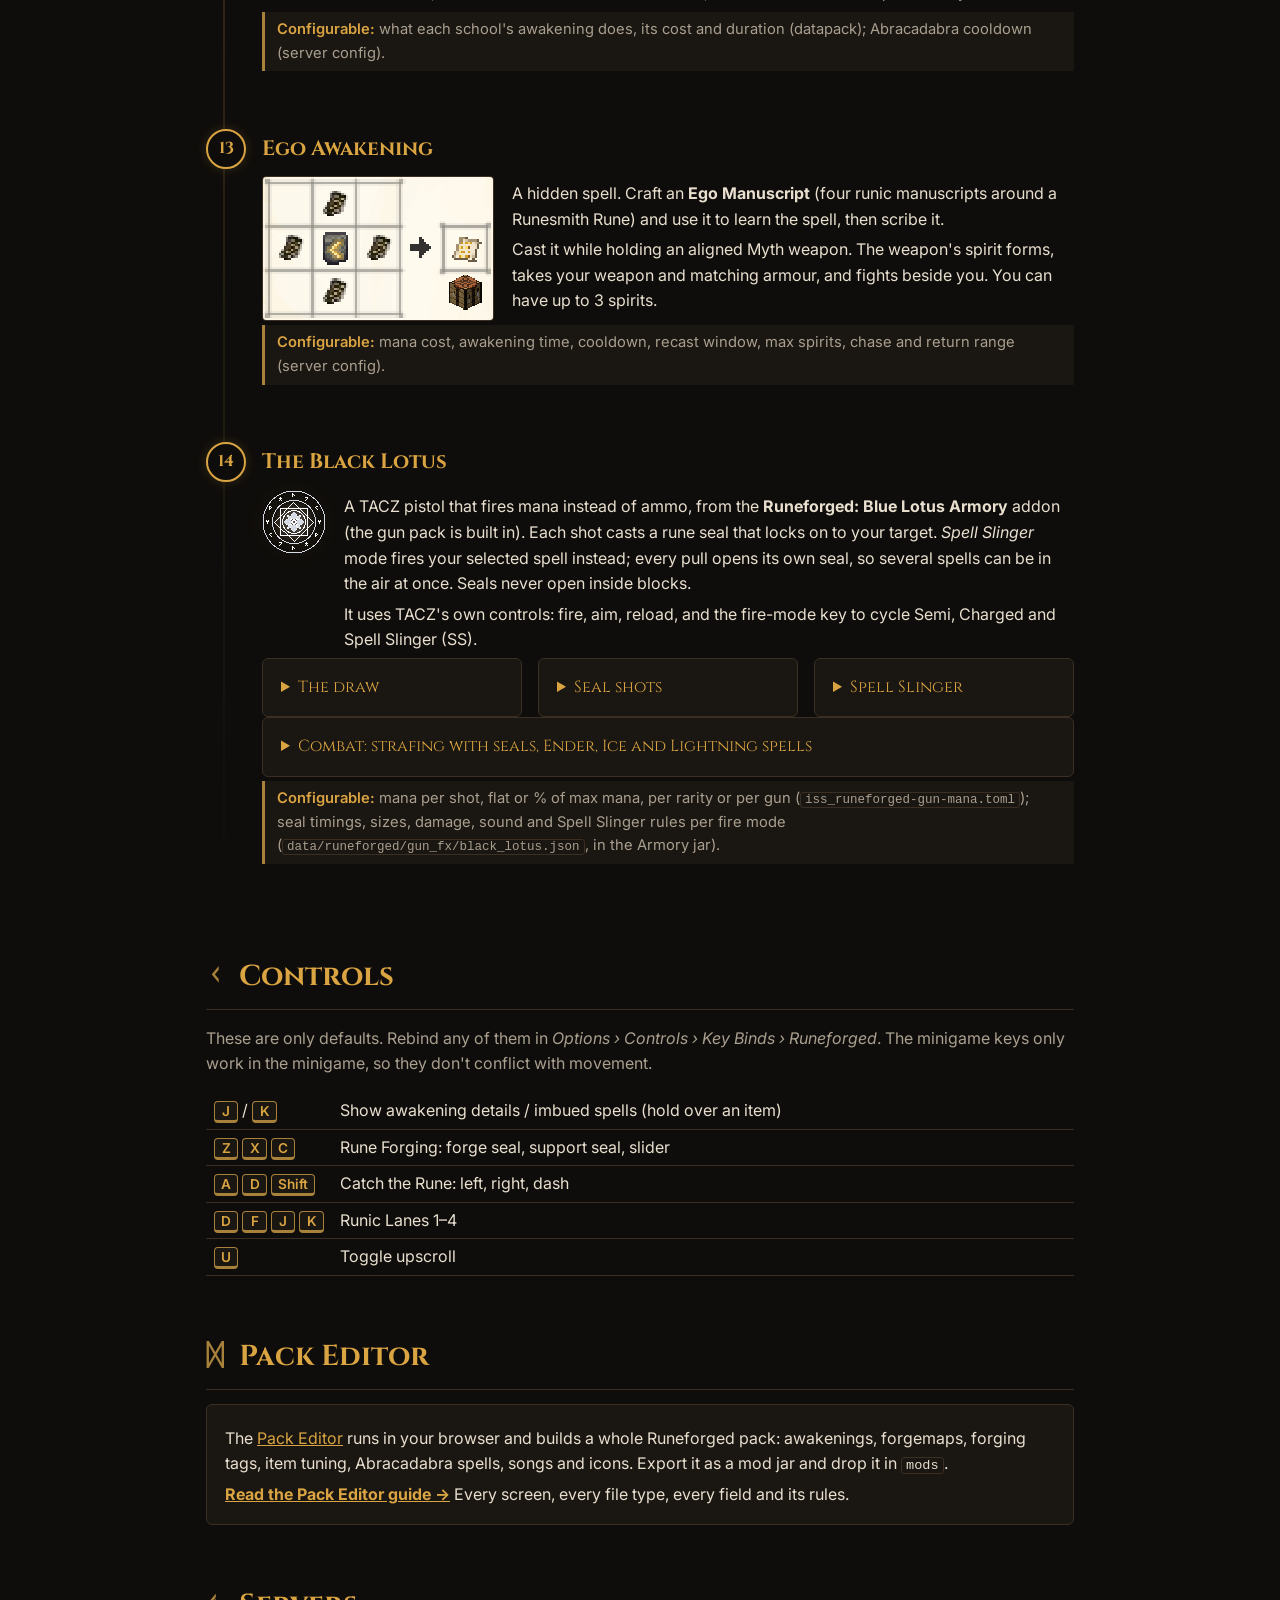
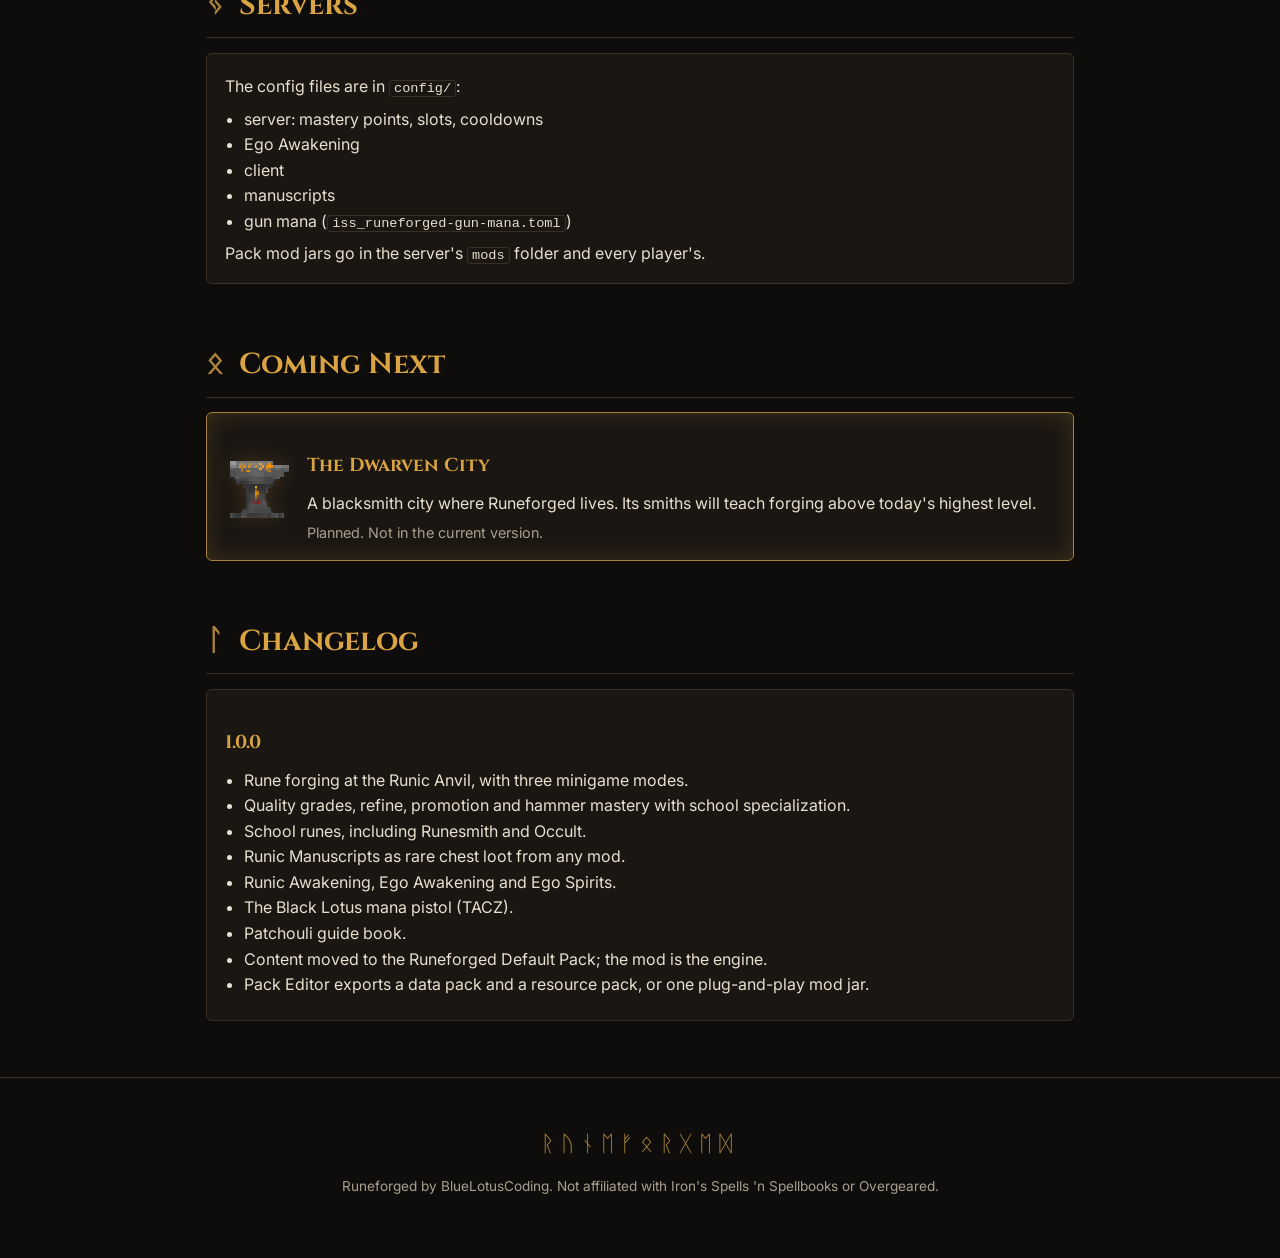
==== commit 7277fdd7: "Black Lotus: Armory addon, multiple spell seals, combat clip" ====
--- a/index.html
+++ b/index.html
@@ -226,7 +226,7 @@
     <div class="row">
       <img class="icon" src="img/mana_seal.png" alt="">
       <div>
-        <p>A TACZ pistol that fires mana instead of ammo, from the separate Black Lotus gun pack. Each shot casts a rune seal that locks on to your target. <em>Spell Slinger</em> mode fires your selected spell instead.</p>
+        <p>A TACZ pistol that fires mana instead of ammo, from the <b>Runeforged: Blue Lotus Armory</b> addon (the gun pack is built in). Each shot casts a rune seal that locks on to your target. <em>Spell Slinger</em> mode fires your selected spell instead; every pull opens its own seal, so several spells can be in the air at once. Seals never open inside blocks.</p>
         <p>It uses TACZ's own controls: fire, aim, reload, and the fire-mode key to cycle Semi, Charged and Spell Slinger (SS).</p>
       </div>
     </div>
@@ -235,7 +235,8 @@
       <details class="card"><summary>Seal shots</summary><img loading="lazy" src="img/lotus_seal_shot.gif" alt="Black Lotus seal shots"></details>
       <details class="card"><summary>Spell Slinger</summary><img loading="lazy" src="img/lotus_spell_slinger.gif" alt="Spell Slinger casting fireballs"></details>
     </div>
-    <p class="cfg"><b>Configurable:</b> mana per shot, flat or % of max mana, per rarity or per gun (<code>iss_runeforged-gun-mana.toml</code>).</p>
+    <details class="card"><summary>Combat: strafing with seals, Ender, Ice and Lightning spells</summary><img loading="lazy" src="img/lotus_combat.gif" alt="Strafing and firing several seals at once"></details>
+    <p class="cfg"><b>Configurable:</b> mana per shot, flat or % of max mana, per rarity or per gun (<code>iss_runeforged-gun-mana.toml</code>); seal timings, sizes, damage, sound and Spell Slinger rules per fire mode (<code>data/runeforged/gun_fx/black_lotus.json</code>, in the Armory jar).</p>
   </li>
 
   </ol>
